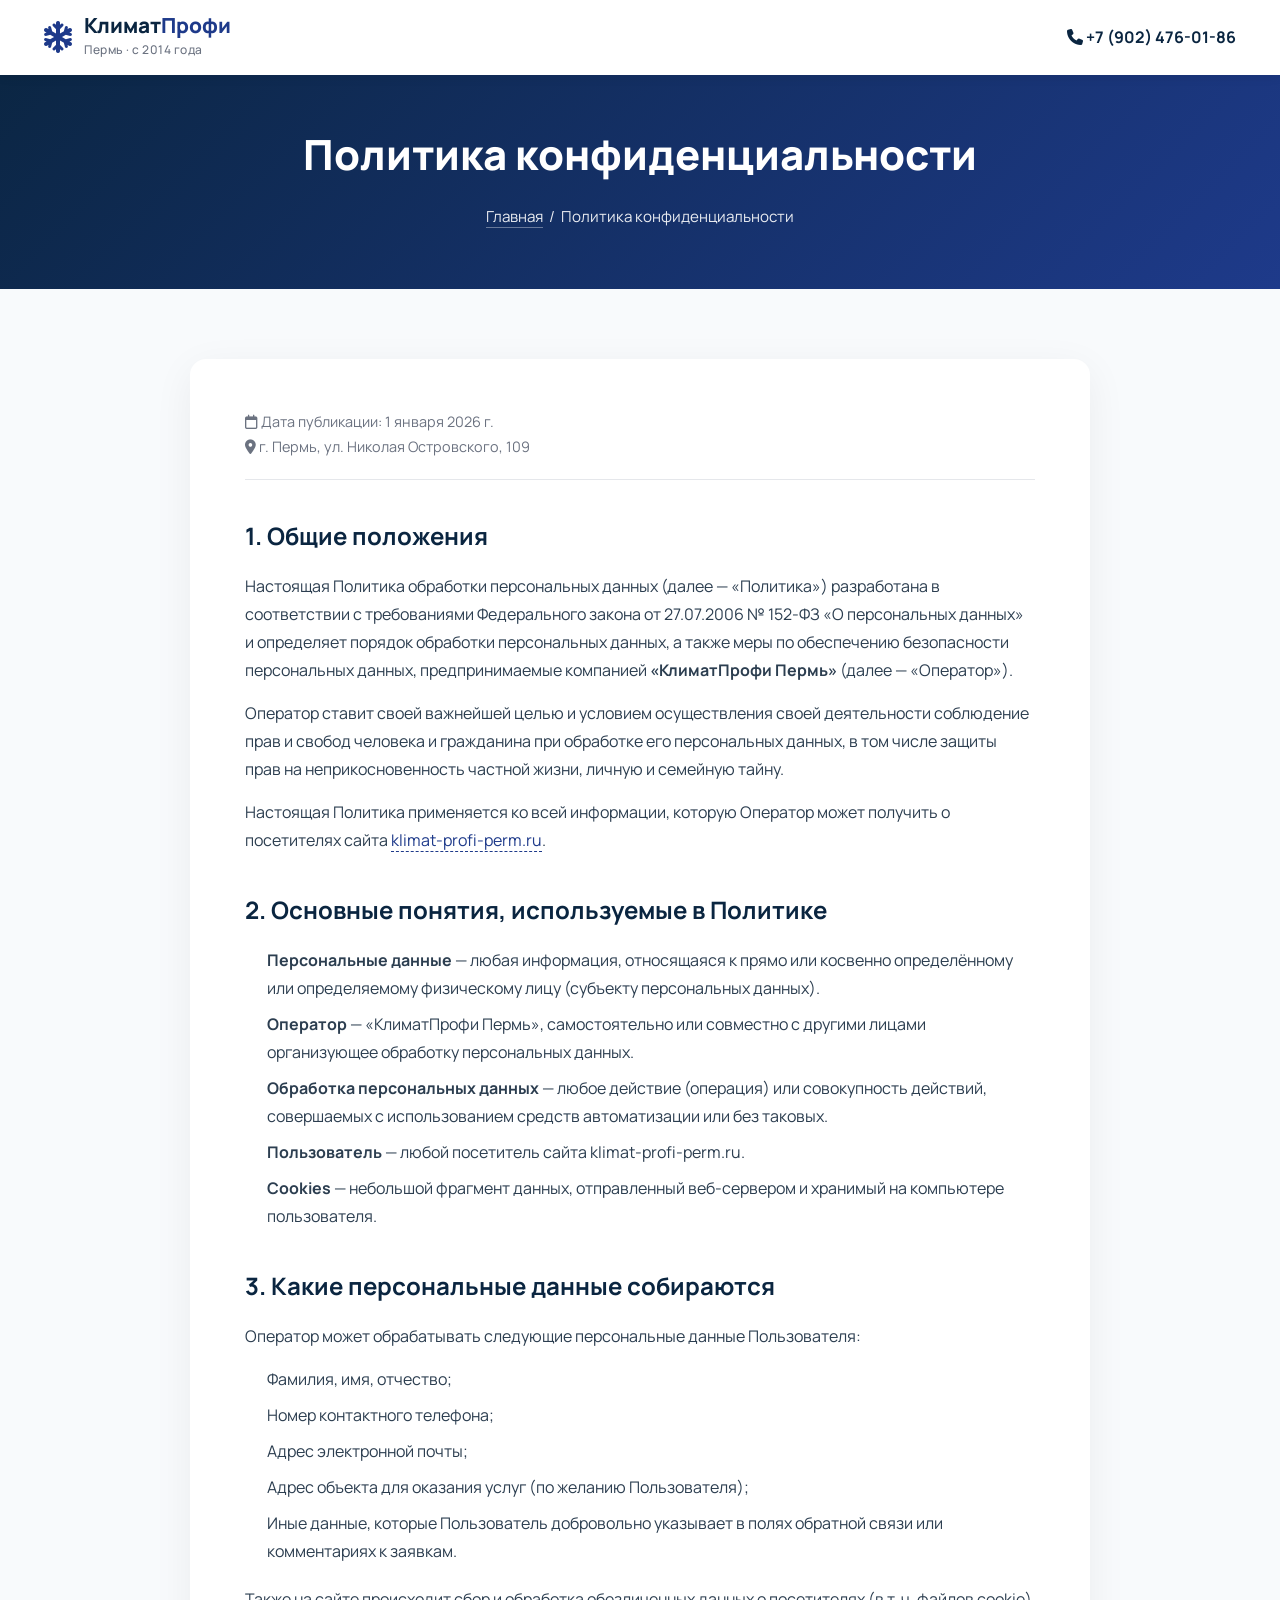
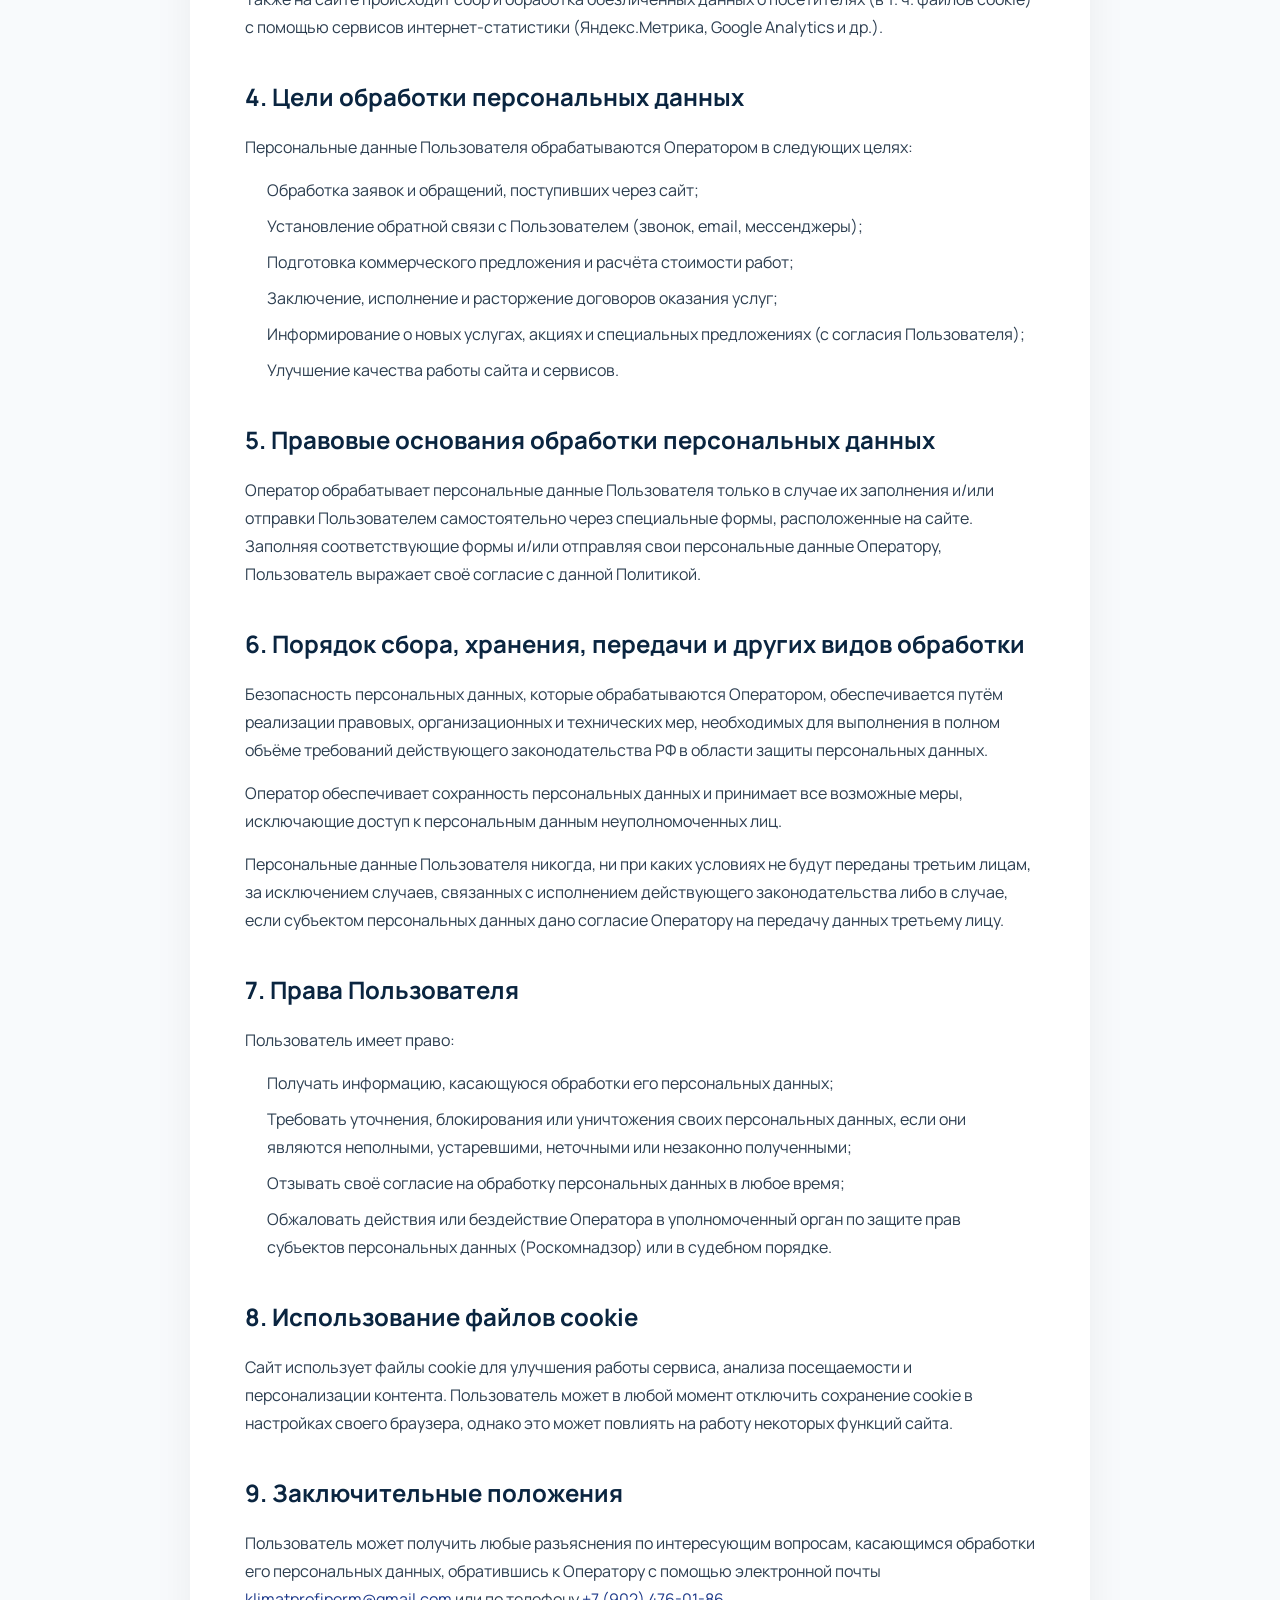
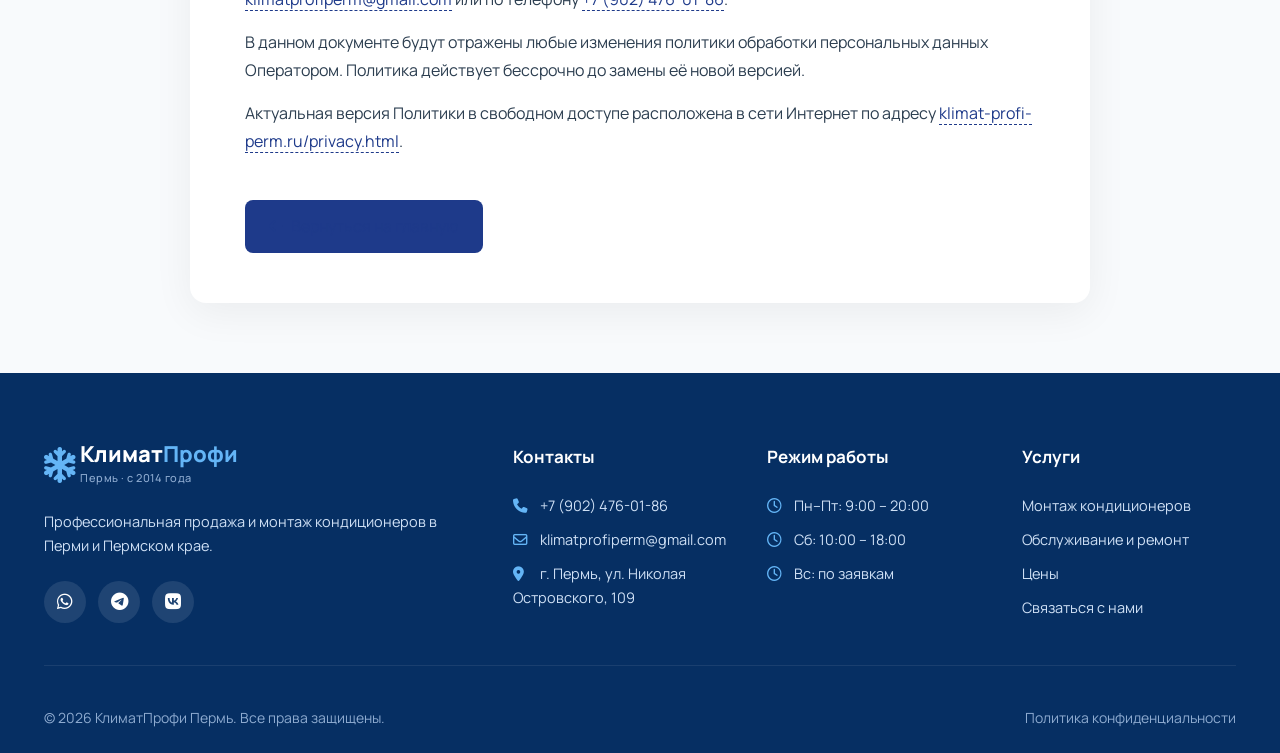
==== privacy.html @ 367e13fd "maim" ====
<!DOCTYPE html>
<html lang="ru">
<head>
<meta charset="UTF-8">
<meta name="viewport" content="width=device-width, initial-scale=1.0">
<title>Политика конфиденциальности — КлиматПрофи Пермь</title>
<meta name="description" content="Политика обработки персональных данных компании КлиматПрофи Пермь. Условия сбора, хранения и использования информации пользователей сайта.">
<meta name="robots" content="noindex, follow">

<!-- Preconnect -->
<link rel="preconnect" href="https://fonts.googleapis.com">
<link rel="preconnect" href="https://fonts.gstatic.com" crossorigin>

<!-- Шрифт -->
<link href="https://fonts.googleapis.com/css2?family=Manrope:wght@400;500;600;700;800&display=swap" rel="stylesheet">

<!-- Иконки -->
<link rel="stylesheet" href="https://cdnjs.cloudflare.com/ajax/libs/font-awesome/6.5.1/css/all.min.css">

<!-- Стили основного сайта -->
<link rel="stylesheet" href="css/style.css">
<link rel="stylesheet" href="css/responsive.css">

<style>
  /* Локальные стили только для страницы политики */
  .privacy-hero {
    background: linear-gradient(135deg, #0a2540 0%, #1e3a8a 100%);
    color: #fff;
    padding: 120px 0 60px;
    text-align: center;
  }
  .privacy-hero h1 {
    font-size: 2.6rem;
    margin: 0 0 15px;
    font-weight: 800;
  }
  .privacy-hero .breadcrumbs {
    font-size: 0.95rem;
    opacity: 0.9;
  }
  .privacy-hero .breadcrumbs a {
    color: #fff;
    text-decoration: none;
    border-bottom: 1px solid rgba(255,255,255,0.4);
  }
  .privacy-hero .breadcrumbs a:hover {
    border-color: #fff;
  }

  .privacy-section {
    padding: 70px 0;
    background: #f8fafc;
  }
  .privacy-content {
    max-width: 900px;
    margin: 0 auto;
    background: #fff;
    padding: 50px 55px;
    border-radius: 16px;
    box-shadow: 0 10px 40px rgba(0,0,0,0.06);
    font-family: 'Manrope', sans-serif;
    color: #2c3e50;
    line-height: 1.75;
  }
  .privacy-content .meta {
    color: #6b7280;
    font-size: 0.9rem;
    margin-bottom: 30px;
    padding-bottom: 20px;
    border-bottom: 1px solid #e5e7eb;
  }
  .privacy-content h2 {
    color: #0a2540;
    font-size: 1.5rem;
    margin: 35px 0 15px;
    font-weight: 700;
  }
  .privacy-content h3 {
    color: #1e3a8a;
    font-size: 1.15rem;
    margin: 25px 0 10px;
    font-weight: 600;
  }
  .privacy-content p {
    margin: 0 0 15px;
  }
  .privacy-content ul {
    margin: 0 0 20px;
    padding-left: 22px;
  }
  .privacy-content ul li {
    margin-bottom: 8px;
  }
  .privacy-content a {
    color: #1e3a8a;
    text-decoration: none;
    border-bottom: 1px dashed #1e3a8a;
  }
  .privacy-content a:hover {
    border-bottom-style: solid;
  }
  .privacy-back {
    display: inline-flex;
    align-items: center;
    gap: 8px;
    margin-top: 30px;
    padding: 12px 24px;
    background: #1e3a8a;
    color: #fff;
    border-radius: 8px;
    text-decoration: none;
    transition: background 0.2s;
  }
  .privacy-back:hover {
    background: #0a2540;
    color: #fff;
  }

  @media (max-width: 768px) {
    .privacy-hero { padding: 90px 0 40px; }
    .privacy-hero h1 { font-size: 1.8rem; }
    .privacy-content { padding: 30px 22px; }
    .privacy-content h2 { font-size: 1.25rem; }
  }
</style>
</head>
<body>

<!-- Header (упрощённый, ведёт на главную) -->
<header id="header" style="position: fixed; top: 0; left: 0; right: 0; background: #fff; box-shadow: 0 2px 10px rgba(0,0,0,0.08); z-index: 100;">
  <div class="container">
    <div class="header-inner" style="display: flex; justify-content: space-between; align-items: center; padding: 15px 0;">
      <a href="index.html" class="logo" style="display: flex; align-items: center; gap: 12px; text-decoration: none;">
        <i class="fa-solid fa-snowflake logo-icon" style="font-size: 2rem; color: #1e3a8a;"></i>
        <div>
          <div class="logo-text" style="font-weight: 800; font-size: 1.3rem; color: #0a2540;">Климат<span style="color:#1e3a8a;">Профи</span></div>
          <div class="logo-sub" style="font-size: 0.75rem; color: #6b7280;">Пермь · с 2014 года</div>
        </div>
      </a>
      <a href="tel:+79024760186" style="color:#0a2540; font-weight:700; text-decoration:none;">
        <i class="fa-solid fa-phone"></i> +7 (902) 476-01-86
      </a>
    </div>
  </div>
</header>

<!-- Hero -->
<section class="privacy-hero">
  <div class="container">
    <h1>Политика конфиденциальности</h1>
    <div class="breadcrumbs">
      <a href="index.html">Главная</a> &nbsp;/&nbsp; Политика конфиденциальности
    </div>
  </div>
</section>

<!-- Содержание -->
<section class="privacy-section">
  <div class="container">
    <div class="privacy-content">
      <div class="meta">
        <i class="fa-regular fa-calendar"></i> Дата публикации: 1 января 2026 г.<br>
        <i class="fa-solid fa-location-dot"></i> г. Пермь, ул. Николая Островского, 109
      </div>

      <h2>1. Общие положения</h2>
      <p>Настоящая Политика обработки персональных данных (далее — «Политика») разработана в соответствии с требованиями Федерального закона от 27.07.2006 № 152-ФЗ «О персональных данных» и определяет порядок обработки персональных данных, а также меры по обеспечению безопасности персональных данных, предпринимаемые компанией <strong>«КлиматПрофи Пермь»</strong> (далее — «Оператор»).</p>
      <p>Оператор ставит своей важнейшей целью и условием осуществления своей деятельности соблюдение прав и свобод человека и гражданина при обработке его персональных данных, в том числе защиты прав на неприкосновенность частной жизни, личную и семейную тайну.</p>
      <p>Настоящая Политика применяется ко всей информации, которую Оператор может получить о посетителях сайта <a href="index.html">klimat-profi-perm.ru</a>.</p>

      <h2>2. Основные понятия, используемые в Политике</h2>
      <ul>
        <li><strong>Персональные данные</strong> — любая информация, относящаяся к прямо или косвенно определённому или определяемому физическому лицу (субъекту персональных данных).</li>
        <li><strong>Оператор</strong> — «КлиматПрофи Пермь», самостоятельно или совместно с другими лицами организующее обработку персональных данных.</li>
        <li><strong>Обработка персональных данных</strong> — любое действие (операция) или совокупность действий, совершаемых с использованием средств автоматизации или без таковых.</li>
        <li><strong>Пользователь</strong> — любой посетитель сайта klimat-profi-perm.ru.</li>
        <li><strong>Cookies</strong> — небольшой фрагмент данных, отправленный веб-сервером и хранимый на компьютере пользователя.</li>
      </ul>

      <h2>3. Какие персональные данные собираются</h2>
      <p>Оператор может обрабатывать следующие персональные данные Пользователя:</p>
      <ul>
        <li>Фамилия, имя, отчество;</li>
        <li>Номер контактного телефона;</li>
        <li>Адрес электронной почты;</li>
        <li>Адрес объекта для оказания услуг (по желанию Пользователя);</li>
        <li>Иные данные, которые Пользователь добровольно указывает в полях обратной связи или комментариях к заявкам.</li>
      </ul>
      <p>Также на сайте происходит сбор и обработка обезличенных данных о посетителях (в т. ч. файлов cookie) с помощью сервисов интернет-статистики (Яндекс.Метрика, Google Analytics и др.).</p>

      <h2>4. Цели обработки персональных данных</h2>
      <p>Персональные данные Пользователя обрабатываются Оператором в следующих целях:</p>
      <ul>
        <li>Обработка заявок и обращений, поступивших через сайт;</li>
        <li>Установление обратной связи с Пользователем (звонок, email, мессенджеры);</li>
        <li>Подготовка коммерческого предложения и расчёта стоимости работ;</li>
        <li>Заключение, исполнение и расторжение договоров оказания услуг;</li>
        <li>Информирование о новых услугах, акциях и специальных предложениях (с согласия Пользователя);</li>
        <li>Улучшение качества работы сайта и сервисов.</li>
      </ul>

      <h2>5. Правовые основания обработки персональных данных</h2>
      <p>Оператор обрабатывает персональные данные Пользователя только в случае их заполнения и/или отправки Пользователем самостоятельно через специальные формы, расположенные на сайте. Заполняя соответствующие формы и/или отправляя свои персональные данные Оператору, Пользователь выражает своё согласие с данной Политикой.</p>

      <h2>6. Порядок сбора, хранения, передачи и других видов обработки</h2>
      <p>Безопасность персональных данных, которые обрабатываются Оператором, обеспечивается путём реализации правовых, организационных и технических мер, необходимых для выполнения в полном объёме требований действующего законодательства РФ в области защиты персональных данных.</p>
      <p>Оператор обеспечивает сохранность персональных данных и принимает все возможные меры, исключающие доступ к персональным данным неуполномоченных лиц.</p>
      <p>Персональные данные Пользователя никогда, ни при каких условиях не будут переданы третьим лицам, за исключением случаев, связанных с исполнением действующего законодательства либо в случае, если субъектом персональных данных дано согласие Оператору на передачу данных третьему лицу.</p>

      <h2>7. Права Пользователя</h2>
      <p>Пользователь имеет право:</p>
      <ul>
        <li>Получать информацию, касающуюся обработки его персональных данных;</li>
        <li>Требовать уточнения, блокирования или уничтожения своих персональных данных, если они являются неполными, устаревшими, неточными или незаконно полученными;</li>
        <li>Отзывать своё согласие на обработку персональных данных в любое время;</li>
        <li>Обжаловать действия или бездействие Оператора в уполномоченный орган по защите прав субъектов персональных данных (Роскомнадзор) или в судебном порядке.</li>
      </ul>

      <h2>8. Использование файлов cookie</h2>
      <p>Сайт использует файлы cookie для улучшения работы сервиса, анализа посещаемости и персонализации контента. Пользователь может в любой момент отключить сохранение cookie в настройках своего браузера, однако это может повлиять на работу некоторых функций сайта.</p>

      <h2>9. Заключительные положения</h2>
      <p>Пользователь может получить любые разъяснения по интересующим вопросам, касающимся обработки его персональных данных, обратившись к Оператору с помощью электронной почты <a href="mailto:klimatprofiperm@gmail.com">klimatprofiperm@gmail.com</a> или по телефону <a href="tel:+79024760186">+7 (902) 476-01-86</a>.</p>
      <p>В данном документе будут отражены любые изменения политики обработки персональных данных Оператором. Политика действует бессрочно до замены её новой версией.</p>
      <p>Актуальная версия Политики в свободном доступе расположена в сети Интернет по адресу <a href="privacy.html">klimat-profi-perm.ru/privacy.html</a>.</p>

      <a href="index.html" class="privacy-back">
        <i class="fa-solid fa-arrow-left"></i> Вернуться на главную
      </a>
    </div>
  </div>
</section>

<!-- Footer -->
<footer id="contacts">
  <div class="container">
    <div class="footer-grid">
      <div class="footer-col">
        <div class="logo footer-logo">
          <i class="fa-solid fa-snowflake logo-icon"></i>
          <div>
            <div class="logo-text">Климат<span>Профи</span></div>
            <div class="logo-sub">Пермь · с 2014 года</div>
          </div>
        </div>
        <p>Профессиональная продажа и монтаж кондиционеров в Перми и Пермском крае.</p>
        <div class="socials">
          <a href="https://wa.me/79024760186" aria-label="WhatsApp"><i class="fa-brands fa-whatsapp"></i></a>
          <a href="https://t.me/tepaaaaaaaa" aria-label="Telegram"><i class="fa-brands fa-telegram"></i></a>
          <a href="#" aria-label="VK"><i class="fa-brands fa-vk"></i></a>
        </div>
      </div>
      <div class="footer-col">
        <h4>Контакты</h4>
        <a href="tel:+79024760186"><i class="fa-solid fa-phone"></i> +7 (902) 476-01-86</a>
        <a href="mailto:klimatprofiperm@gmail.com"><i class="fa-regular fa-envelope"></i> klimatprofiperm@gmail.com</a>
        <p><i class="fa-solid fa-location-dot"></i> г. Пермь, ул. Николая Островского, 109</p>
      </div>
      <div class="footer-col">
        <h4>Режим работы</h4>
        <p><i class="fa-regular fa-clock"></i> Пн–Пт: 9:00 – 20:00</p>
        <p><i class="fa-regular fa-clock"></i> Сб: 10:00 – 18:00</p>
        <p><i class="fa-regular fa-clock"></i> Вс: по заявкам</p>
      </div>
      <div class="footer-col">
        <h4>Услуги</h4>
        <a href="index.html#services">Монтаж кондиционеров</a>
        <a href="index.html#services">Обслуживание и ремонт</a>
        <a href="index.html#prices">Цены</a>
        <a href="index.html#form">Связаться с нами</a>
      </div>
    </div>
    <div class="footer-bottom">
      <span>© 2026 КлиматПрофи Пермь. Все права защищены.</span>
      <a href="privacy.html">Политика конфиденциальности</a>
    </div>
  </div>
</footer>

</body>
</html>
---- css/style.css ----
/* ============== VARIABLES ============== */
:root {
  --primary: #0a4d9c;           /* основной синий */
  --primary-dark: #062f63;      /* тёмно-синий */
  --primary-darker: #041e44;    /* почти navy */
  --primary-light: #2e7dd7;     /* светло-синий */
  --accent: #1e88e5;            /* акцентный голубой-синий */
  --accent-dark: #1565c0;
  --accent-light: #64b5f6;      /* светло-голубой */
  --text: #0f1f3a;
  --text-light: #5a6a85;
  --bg: #ffffff;
  --bg-soft: #f2f7fd;           /* очень светлый голубой */
  --bg-dark: #062f63;           /* тёмно-синий фон футера */
  --border: #d9e4f3;
  --success: #22c55e;
  --shadow-sm: 0 2px 8px rgba(10, 77, 156, 0.08);
  --shadow: 0 6px 24px rgba(10, 77, 156, 0.12);
  --shadow-lg: 0 20px 50px rgba(10, 77, 156, 0.2);
  --radius: 14px;
  --radius-sm: 8px;
  --radius-lg: 22px;
  --gradient: linear-gradient(135deg, #062f63 0%, #0a4d9c 50%, #2e7dd7 100%);
  --gradient-accent: linear-gradient(135deg, #1565c0 0%, #1e88e5 50%, #64b5f6 100%);
  --transition: 0.3s cubic-bezier(.4,0,.2,1);
}

/* ============== RESET ============== */
* { margin: 0; padding: 0; box-sizing: border-box; }
html { scroll-behavior: smooth; }
body {
  font-family: 'Manrope', system-ui, -apple-system, sans-serif;
  color: var(--text);
  line-height: 1.65;
  background: var(--bg);
  overflow-x: hidden;
}
a { color: var(--primary); text-decoration: none; transition: var(--transition); }
img { max-width: 100%; height: auto; display: block; }
button { font-family: inherit; cursor: pointer; }
ul { list-style: none; }

.container { max-width: 1240px; margin: 0 auto; padding: 0 24px; }
.accent { color: var(--accent-light); }

/* ============== BUTTONS ============== */
.btn {
  display: inline-flex; align-items: center; justify-content: center; gap: 10px;
  padding: 14px 28px; border-radius: 50px; border: 2px solid transparent;
  font-size: 15px; font-weight: 700; cursor: pointer;
  transition: var(--transition); text-decoration: none; white-space: nowrap;
}
.btn-primary {
  background: var(--gradient-accent); color: #fff;
  box-shadow: 0 8px 20px rgba(30, 136, 229, 0.35);
}
.btn-primary:hover {
  transform: translateY(-2px);
  box-shadow: 0 12px 28px rgba(30, 136, 229, 0.5);
}
.btn-outline {
  background: transparent; color: #fff; border-color: rgba(255,255,255,0.6);
}
.btn-outline:hover { background: #fff; color: var(--primary); border-color: #fff; }
.btn-white { background: #fff; color: var(--primary); }
.btn-white:hover { background: #e6f0fb; transform: translateY(-2px); }
.btn-secondary { background: var(--primary); color: #fff; }
.btn-secondary:hover { background: var(--primary-dark); }
.btn-lg { padding: 17px 36px; font-size: 16px; }
.btn-sm { padding: 8px 18px; font-size: 13px; }
.btn-block { width: 100%; }

/* ============== TOP BAR ============== */
.top-bar {
  background: var(--primary-darker); color: #cfe0f5;
  font-size: 13px; padding: 10px 0;
}
.top-bar-inner {
  display: flex; justify-content: space-between; align-items: center; gap: 20px; flex-wrap: wrap;
}
.top-bar-left, .top-bar-right { display: flex; gap: 22px; flex-wrap: wrap; }
.top-bar a { color: #cfe0f5; }
.top-bar a:hover { color: var(--accent-light); }
.top-bar i { color: var(--accent-light); margin-right: 6px; }

/* ============== HEADER ============== */
header {
  background: #fff; box-shadow: var(--shadow-sm);
  position: sticky; top: 0; z-index: 100;
  transition: var(--transition);
}
header.scrolled { box-shadow: var(--shadow); }
.header-inner {
  display: flex; justify-content: space-between; align-items: center;
  padding: 16px 0; gap: 20px;
}
.logo {
  display: flex; align-items: center; gap: 12px;
  font-weight: 800; color: var(--primary);
}
.logo-icon {
  font-size: 36px; color: var(--accent);
  animation: spin 8s linear infinite;
}
@keyframes spin { from {transform: rotate(0)} to {transform: rotate(360deg)} }
.logo-text { font-size: 22px; line-height: 1; color: var(--primary-dark); }
.logo-text span { color: var(--accent); }
.logo-sub { font-size: 11px; color: var(--text-light); font-weight: 500; margin-top: 4px; letter-spacing: 0.5px; }

.main-nav { display: flex; gap: 28px; }
.main-nav a {
  color: var(--text); font-weight: 600; font-size: 15px;
  position: relative; padding: 6px 0;
}
.main-nav a::after {
  content: ''; position: absolute; bottom: 0; left: 0;
  width: 0; height: 2px; background: var(--accent); transition: var(--transition);
}
.main-nav a:hover { color: var(--accent); }
.main-nav a:hover::after { width: 100%; }

.contact-block { display: flex; align-items: center; gap: 20px; }
.phone-wrap { display: flex; flex-direction: column; align-items: flex-end; }
.phone {
  font-size: 20px; font-weight: 800; color: var(--primary);
  white-space: nowrap;
}
.phone:hover { color: var(--accent); }
.phone-sub { font-size: 12px; color: var(--text-light); }

.burger {
  display: none; flex-direction: column; gap: 5px;
  background: none; border: none; padding: 8px;
}
.burger span {
  width: 26px; height: 3px; background: var(--primary);
  border-radius: 2px; transition: var(--transition);
}
.burger.active span:nth-child(1) { transform: rotate(45deg) translate(6px, 6px); }
.burger.active span:nth-child(2) { opacity: 0; }
.burger.active span:nth-child(3) { transform: rotate(-45deg) translate(6px, -6px); }

/* ============== HERO ============== */
.hero {
  position: relative; padding: 80px 0 0;
  background: var(--gradient); color: #fff; overflow: hidden;
}
.hero-bg {
  position: absolute; inset: 0;
  background: url('https://images.unsplash.com/photo-1631545806609-d77688a01fc9?w=1920&q=80') center/cover no-repeat;
  opacity: 0.18; z-index: 0;
}
.hero-overlay {
  position: absolute; inset: 0;
  background: linear-gradient(135deg, rgba(6,47,99,0.92) 0%, rgba(10,77,156,0.88) 50%, rgba(46,125,215,0.82) 100%);
  z-index: 1;
}
.hero-content {
  position: relative; z-index: 2;
  display: grid; grid-template-columns: 1.3fr 1fr; gap: 60px;
  align-items: center; padding-bottom: 80px;
}
.hero-badge {
  display: inline-flex; align-items: center; gap: 8px;
  background: rgba(255,255,255,0.15); color: #cfe6ff;
  padding: 8px 16px; border-radius: 50px;
  font-size: 14px; font-weight: 600;
  border: 1px solid rgba(207,230,255,0.4);
  margin-bottom: 24px;
  backdrop-filter: blur(8px);
}
.hero h1 {
  font-size: 52px; font-weight: 800; line-height: 1.15;
  margin-bottom: 24px; letter-spacing: -1px;
}
.hero h1 .accent { color: #a8d4ff; }
.hero p { font-size: 18px; opacity: 0.95; margin-bottom: 36px; max-width: 540px; }
.hero-actions { display: flex; gap: 16px; flex-wrap: wrap; margin-bottom: 40px; }

.hero-trust { display: flex; gap: 28px; flex-wrap: wrap; }
.trust-item {
  display: flex; align-items: center; gap: 10px;
  font-size: 14px; opacity: 0.95;
}
.trust-item i { color: #a8d4ff; font-size: 18px; }

.hero-card {
  background: rgba(255,255,255,0.98); color: var(--text);
  padding: 36px; border-radius: var(--radius-lg);
  box-shadow: var(--shadow-lg);
}
.hero-card h3 { font-size: 24px; color: var(--primary); margin-bottom: 6px; }
.hero-card-sub { font-size: 14px; color: var(--text-light); margin-bottom: 22px; }
.hero-form { display: flex; flex-direction: column; gap: 12px; }
.hero-form input, .hero-form select {
  width: 100%; padding: 14px 16px; border: 2px solid var(--border);
  border-radius: var(--radius-sm); font-size: 15px; font-family: inherit;
  transition: var(--transition);
}
.hero-form input:focus, .hero-form select:focus {
  outline: none; border-color: var(--accent);
}
.form-note {
  font-size: 12px; color: var(--text-light); text-align: center; margin-top: 10px;
}
.form-note i { color: var(--success); }

.hero-features {
  position: relative; z-index: 2;
  background: rgba(4, 30, 68, 0.4); backdrop-filter: blur(10px);
  border-top: 1px solid rgba(255,255,255,0.1);
  padding: 28px 0;
}
.hero-features-inner {
  display: grid; grid-template-columns: repeat(4, 1fr); gap: 30px;
}
.hero-feature { text-align: center; color: #fff; }
.hf-num {
  font-size: 32px; font-weight: 800; color: #a8d4ff;
  line-height: 1; margin-bottom: 8px;
}
.hf-label { font-size: 14px; opacity: 0.9; }

/* ============== BRANDS ============== */
.brands { padding: 50px 0; background: var(--bg-soft); }
.brands-title {
  text-align: center; color: var(--text-light);
  font-size: 14px; letter-spacing: 2px; text-transform: uppercase;
  margin-bottom: 28px; font-weight: 600;
}
.brands-grid {
  display: grid; grid-template-columns: repeat(8, 1fr);
  gap: 20px; align-items: center;
}
.brand {
  text-align: center; font-size: 20px; font-weight: 700;
  color: #94a8c4; padding: 12px; transition: var(--transition);
  font-family: 'Manrope', sans-serif; letter-spacing: -0.5px;
}
.brand:hover { color: var(--primary); transform: scale(1.08); }

/* ============== SECTIONS ============== */
section { padding: 100px 0; }
.section-header { text-align: center; margin-bottom: 60px; }
.section-tag {
  display: inline-block; background: rgba(30,136,229,0.12);
  color: var(--accent); padding: 6px 16px; border-radius: 50px;
  font-size: 13px; font-weight: 700; text-transform: uppercase;
  letter-spacing: 1px; margin-bottom: 16px;
}
.section-header h2 {
  font-size: 42px; font-weight: 800; color: var(--primary-dark);
  margin-bottom: 16px; line-height: 1.2; letter-spacing: -0.5px;
}
.section-header h2 .accent { color: var(--accent); }
.section-subtitle {
  color: var(--text-light); font-size: 17px;
  max-width: 640px; margin: 0 auto;
}
.section-subtitle a { color: var(--accent); font-weight: 600; }

/* ============== ADVANTAGES ============== */
.advantages { background: var(--bg-soft); }
.adv-grid {
  display: grid; grid-template-columns: repeat(4, 1fr); gap: 24px;
}
.adv-card {
  background: #fff; padding: 36px 28px; border-radius: var(--radius);
  text-align: center; transition: var(--transition);
  border: 1px solid var(--border);
  position: relative; overflow: hidden;
}
.adv-card::before {
  content: ''; position: absolute; top: 0; left: 0; right: 0; height: 3px;
  background: var(--gradient-accent); transform: scaleX(0); transition: var(--transition);
}
.adv-card:hover {
  transform: translateY(-8px); box-shadow: var(--shadow-lg); border-color: transparent;
}
.adv-card:hover::before { transform: scaleX(1); }
.adv-icon {
  width: 70px; height: 70px; margin: 0 auto 20px;
  background: var(--gradient-accent); color: #fff;
  border-radius: 18px; display: flex; align-items: center; justify-content: center;
  font-size: 30px; box-shadow: 0 10px 24px rgba(30,136,229,0.35);
}
.adv-card h3 { color: var(--primary); font-size: 18px; margin-bottom: 10px; font-weight: 700; }
.adv-card p { color: var(--text-light); font-size: 15px; }

/* ============== SERVICES ============== */
.services-grid {
  display: grid; grid-template-columns: repeat(3, 1fr); gap: 28px;
}
.service-card {
  background: #fff; border-radius: var(--radius); overflow: hidden;
  border: 1px solid var(--border); transition: var(--transition);
  display: flex; flex-direction: column;
}
.service-card:hover {
  transform: translateY(-8px); box-shadow: var(--shadow-lg);
  border-color: transparent;
}
.service-img {
  position: relative; height: 220px; overflow: hidden;
  background: var(--bg-soft);
}
.service-img img {
  width: 100%; height: 100%; object-fit: cover;
  transition: 0.5s ease;
}
.service-card:hover .service-img img { transform: scale(1.08); }
.service-tag {
  position: absolute; top: 14px; left: 14px;
  background: var(--gradient-accent); color: #fff;
  padding: 6px 14px; border-radius: 50px; font-size: 12px; font-weight: 700;
  box-shadow: 0 6px 14px rgba(30,136,229,0.45);
}
.service-body { padding: 28px; display: flex; flex-direction: column; flex: 1; }
.service-body h3 { color: var(--primary); font-size: 20px; margin-bottom: 10px; }
.service-body > p { color: var(--text-light); font-size: 15px; margin-bottom: 16px; }
.service-body ul { margin-bottom: 20px; }
.service-body ul li {
  padding: 6px 0 6px 28px; position: relative; font-size: 14px; color: var(--text);
}
.service-body ul li::before {
  content: "✓"; position: absolute; left: 0; top: 6px;
  color: var(--accent); font-weight: 800;
  width: 20px; height: 20px; border-radius: 50%;
  background: rgba(30,136,229,0.12);
  display: flex; align-items: center; justify-content: center;
  font-size: 12px;
}
.service-footer {
  display: flex; justify-content: space-between; align-items: center;
  padding-top: 20px; border-top: 1px solid var(--border); margin-top: auto;
}
.service-footer .price {
  font-size: 22px; font-weight: 800; color: var(--primary);
}

/* ============== STEPS ============== */
.steps { background: var(--bg-soft); }
.steps-grid {
  display: grid; grid-template-columns: repeat(5, 1fr); gap: 24px;
  position: relative;
}
.steps-grid::before {
  content: ''; position: absolute; top: 30px; left: 10%; right: 10%;
  height: 2px; background: repeating-linear-gradient(to right, var(--accent) 0 8px, transparent 8px 16px);
  z-index: 0;
}
.step {
  text-align: center; padding: 20px;
  background: #fff; border-radius: var(--radius);
  position: relative; z-index: 1;
  box-shadow: var(--shadow-sm); transition: var(--transition);
}
.step:hover { transform: translateY(-5px); box-shadow: var(--shadow); }
.step-num {
  width: 60px; height: 60px; background: var(--gradient-accent); color: #fff;
  border-radius: 50%; display: flex; align-items: center; justify-content: center;
  font-size: 26px; font-weight: 800; margin: 0 auto 16px;
  box-shadow: 0 8px 20px rgba(30,136,229,0.4);
}
.step-icon { font-size: 28px; color: var(--primary); margin-bottom: 12px; }
.step h4 { color: var(--primary); font-size: 18px; margin-bottom: 6px; }
.step p { font-size: 14px; color: var(--text-light); }

/* ============== PRICES ============== */
.price-table-wrap {
  background: #fff; border-radius: var(--radius); overflow: hidden;
  box-shadow: var(--shadow); overflow-x: auto;
}
.price-table { width: 100%; border-collapse: collapse; min-width: 700px; }
.price-table th {
  background: var(--gradient); color: #fff;
  padding: 18px 22px; text-align: left; font-weight: 700; font-size: 15px;
}
.price-table td {
  padding: 18px 22px; border-bottom: 1px solid var(--border); font-size: 15px;
}
.price-table tr:last-child td { border-bottom: none; }
.price-table tr:hover { background: var(--bg-soft); }
.price-ico { color: var(--accent); margin-right: 10px; }
.price-cell {
  color: var(--primary); font-weight: 800; font-size: 18px; white-space: nowrap;
}
.price-note {
  text-align: center; margin-top: 24px; color: var(--text-light);
  font-size: 15px;
}
.price-note i { color: var(--accent); }

/* ============== INCLUDES ============== */
.includes { background: var(--bg-soft); }
.includes-grid {
  display: grid; grid-template-columns: 1fr 1fr; gap: 30px;
}
.includes-box {
  background: #fff; padding: 40px; border-radius: var(--radius-lg);
  box-shadow: var(--shadow-sm); transition: var(--transition);
}
.includes-box:hover { box-shadow: var(--shadow); }
.includes-box.dark {
  background: var(--gradient); color: #fff;
}
.includes-box.dark h3 { color: #fff; }
.includes-box.dark li { color: rgba(255,255,255,0.92); }
.includes-head {
  display: flex; align-items: center; gap: 16px; margin-bottom: 22px;
}
.includes-head i {
  width: 54px; height: 54px; border-radius: 14px;
  background: var(--gradient-accent); color: #fff;
  display: flex; align-items: center; justify-content: center;
  font-size: 22px;
}
.includes-box h3 { color: var(--primary); font-size: 22px; }
.includes-box ul li {
  padding: 10px 0; display: flex; align-items: center; gap: 14px;
  font-size: 15px; border-bottom: 1px dashed rgba(0,0,0,0.08);
}
.includes-box.dark ul li { border-bottom-color: rgba(255,255,255,0.15); }
.includes-box ul li:last-child { border-bottom: none; }
.includes-box ul li i {
  width: 22px; height: 22px; border-radius: 50%;
  background: rgba(30,136,229,0.15); color: var(--accent);
  display: flex; align-items: center; justify-content: center; font-size: 11px;
  flex-shrink: 0;
}
.includes-box.dark ul li i {
  background: rgba(168,212,255,0.25); color: #a8d4ff;
}

/* ============== GALLERY ============== */
.gallery-grid {
  display: grid; grid-template-columns: repeat(3, 1fr); gap: 20px;
}
.gallery-item {
  position: relative; border-radius: var(--radius); overflow: hidden;
  aspect-ratio: 4/3; cursor: pointer;
  background: var(--bg-soft);
}
.gallery-item img {
  width: 100%; height: 100%; object-fit: cover;
  transition: 0.5s ease;
}
.gallery-item:hover img { transform: scale(1.1); }
.gallery-caption {
  position: absolute; bottom: 0; left: 0; right: 0;
  padding: 20px; color: #fff; font-weight: 600;
  background: linear-gradient(to top, rgba(6,47,99,0.9), transparent);
  transform: translateY(100%); transition: var(--transition);
}
.gallery-item:hover .gallery-caption { transform: translateY(0); }

/* ============== CTA ============== */
.cta-section {
  background: var(--gradient); color: #fff;
  padding: 70px 0; position: relative; overflow: hidden;
}
.cta-section::before {
  content: ''; position: absolute; top: -50%; right: -10%;
  width: 400px; height: 400px; border-radius: 50%;
  background: rgba(255,255,255,0.08);
}
.cta-section::after {
  content: ''; position: absolute; bottom: -50%; left: -5%;
  width: 300px; height: 300px; border-radius: 50%;
  background: rgba(255,255,255,0.06);
}
.cta-inner {
  display: flex; justify-content: space-between; align-items: center;
  gap: 30px; flex-wrap: wrap; position: relative; z-index: 1;
}
.cta-text h2 { color: #fff; font-size: 34px; line-height: 1.2; margin-bottom: 10px; }
.cta-text p { font-size: 18px; opacity: 0.95; }

/* ============== REVIEWS ============== */
.reviews-grid {
  display: grid; grid-template-columns: repeat(3, 1fr); gap: 28px;
}
.review-card {
  background: #fff; padding: 32px; border-radius: var(--radius);
  border: 1px solid var(--border); transition: var(--transition);
  position: relative;
}
.review-card::before {
  content: '"'; position: absolute; top: 10px; right: 20px;
  font-size: 100px; color: var(--accent); opacity: 0.15;
  font-family: Georgia, serif; line-height: 1;
}
.review-card:hover { transform: translateY(-5px); box-shadow: var(--shadow-lg); border-color: transparent; }
.review-stars { color: #f5b400; font-size: 20px; margin-bottom: 16px; letter-spacing: 2px; }
.review-text { color: var(--text); font-size: 15px; margin-bottom: 22px; line-height: 1.7; }
.review-author { display: flex; align-items: center; gap: 14px; }
.review-avatar {
  width: 50px; height: 50px; border-radius: 50%;
  background: var(--gradient); color: #fff;
  display: flex; align-items: center; justify-content: center;
  font-size: 20px; font-weight: 700;
}
.review-name { font-weight: 700; color: var(--text); }
.review-date { font-size: 13px; color: var(--text-light); }

/* ============== FAQ ============== */
.faq-wrap { max-width: 820px; margin: 0 auto; }
.faq-item {
  background: #fff; border: 1px solid var(--border);
  border-radius: var(--radius); margin-bottom: 14px; overflow: hidden;
  transition: var(--transition);
}
.faq-item:hover { border-color: var(--accent); }
.faq-question {
  padding: 22px 26px; cursor: pointer; font-weight: 700;
  color: var(--text); font-size: 16px;
  display: flex; justify-content: space-between; align-items: center; gap: 20px;
  transition: var(--transition);
}
.faq-question i {
  width: 30px; height: 30px; border-radius: 50%;
  background: rgba(30,136,229,0.12); color: var(--accent);
  display: flex; align-items: center; justify-content: center;
  font-size: 12px; transition: var(--transition); flex-shrink: 0;
}
.faq-answer {
  padding: 0 26px; max-height: 0; overflow: hidden;
  transition: 0.4s ease;
}
.faq-answer p { padding-bottom: 24px; color: var(--text-light); }
.faq-item.active { box-shadow: var(--shadow); border-color: var(--accent); }
.faq-item.active .faq-question { color: var(--accent); }
.faq-item.active .faq-question i { background: var(--accent); color: #fff; transform: rotate(45deg); }
.faq-item.active .faq-answer { max-height: 500px; }

/* ============== FORM SECTION ============== */
.form-section { background: var(--bg-soft); }
.form-grid {
  display: grid; grid-template-columns: 1fr 1fr; gap: 60px; align-items: center;
}
.form-info h2 {
  font-size: 38px; color: var(--primary-dark); margin-bottom: 16px; line-height: 1.2;
}
.form-info p { color: var(--text-light); font-size: 17px; margin-bottom: 32px; }
.form-contacts { display: flex; flex-direction: column; gap: 22px; }
.form-contact-item {
  display: flex; align-items: center; gap: 18px;
}
.form-contact-item i {
  width: 54px; height: 54px; border-radius: 14px;
  background: #fff; color: var(--accent); font-size: 22px;
  display: flex; align-items: center; justify-content: center;
  box-shadow: var(--shadow-sm); flex-shrink: 0;
}
.form-contact-item small { display: block; color: var(--text-light); font-size: 13px; margin-bottom: 2px; }
.form-contact-item a, .form-contact-item span {
  font-size: 16px; font-weight: 600; color: var(--text);
}
.form-contact-item a:hover { color: var(--accent); }

.form-wrapper {
  background: #fff; padding: 44px; border-radius: var(--radius-lg);
  box-shadow: var(--shadow-lg);
}
.form-group { margin-bottom: 18px; }
.form-group label {
  display: block; margin-bottom: 8px; font-weight: 600;
  color: var(--text); font-size: 14px;
}
.form-group input, .form-group textarea, .form-group select {
  width: 100%; padding: 14px 16px; border: 2px solid var(--border);
  border-radius: var(--radius-sm); font-size: 15px; font-family: inherit;
  transition: var(--transition); background: #fff;
}
.form-group input:focus, .form-group textarea:focus, .form-group select:focus {
  outline: none; border-color: var(--accent); box-shadow: 0 0 0 4px rgba(30,136,229,0.12);
}
.form-group textarea { resize: vertical; min-height: 90px; }

/* ============== FOOTER ============== */
footer {
  background: var(--bg-dark); color: #cfe0f5; padding: 70px 0 24px;
}
.footer-grid {
  display: grid; grid-template-columns: 2fr 1fr 1fr 1fr; gap: 40px;
  margin-bottom: 40px; padding-bottom: 40px;
  border-bottom: 1px solid rgba(255,255,255,0.08);
}
.footer-col h4 {
  color: #fff; margin-bottom: 18px; font-size: 17px; font-weight: 700;
}
.footer-col p, .footer-col a {
  color: #cfe0f5; display: block; padding: 5px 0;
  font-size: 14.5px;
}
.footer-col a:hover { color: var(--accent-light); transform: translateX(4px); }
.footer-col i { color: var(--accent-light); margin-right: 8px; width: 16px; }
.footer-logo { margin-bottom: 18px; }
.footer-logo .logo-text { color: #fff; }
.footer-logo .logo-text span { color: var(--accent-light); }
.footer-logo .logo-sub { color: #8eabd0; }
.socials { display: flex; gap: 12px; margin-top: 18px; }
.socials a {
  width: 42px; height: 42px; border-radius: 50%;
  background: rgba(255,255,255,0.1); color: #fff;
  display: flex; align-items: center; justify-content: center;
  font-size: 18px; padding: 0;
}
.socials a:hover { background: var(--accent); transform: translateY(-3px); }
.socials a i { margin: 0; color: inherit; }
.footer-bottom {
  display: flex; justify-content: space-between; flex-wrap: wrap; gap: 14px;
  font-size: 14px; color: #8eabd0;
}
.footer-bottom a { color: #8eabd0; }
.footer-bottom a:hover { color: var(--accent-light); }

/* ============== FLOATING BUTTONS ============== */
.float-actions {
  position: fixed; bottom: 24px; right: 24px; z-index: 99;
  display: flex; flex-direction: column; gap: 14px;
}
.float-btn {
  width: 60px; height: 60px; border-radius: 50%;
  display: flex; align-items: center; justify-content: center;
  color: #fff; font-size: 26px;
  box-shadow: 0 8px 24px rgba(0,0,0,0.25);
  transition: var(--transition);
}
.float-btn:hover { transform: scale(1.1) rotate(10deg); }
.float-btn.whatsapp {
  background: #25d366;
  animation: pulse 2s infinite;
}
.float-btn.phone-btn { background: var(--accent); }
@keyframes pulse {
  0%, 100% { box-shadow: 0 8px 24px rgba(37, 211, 102, 0.5); }
  50% { box-shadow: 0 8px 24px rgba(37, 211, 102, 0.8), 0 0 0 12px rgba(37, 211, 102, 0); }
}

.back-to-top {
  position: fixed; bottom: 24px; left: 24px; z-index: 99;
  width: 50px; height: 50px; border-radius: 50%;
  background: var(--primary); color: #fff; border: none;
  font-size: 18px; cursor: pointer;
  opacity: 0; visibility: hidden; transform: translateY(20px);
  transition: var(--transition);
  box-shadow: 0 8px 20px rgba(10,77,156,0.35);
}
.back-to-top.visible { opacity: 1; visibility: visible; transform: translateY(0); }
.back-to-top:hover { background: var(--primary-dark); transform: translateY(-4px); }

/* ============== MODAL ============== */
.modal-overlay {
  display: none; position: fixed; inset: 0;
  background: rgba(4, 30, 68, 0.85); backdrop-filter: blur(6px);
  z-index: 1000; justify-content: center; align-items: center; padding: 20px;
}
.modal-overlay.active { display: flex; animation: fadeIn 0.3s ease; }
@keyframes fadeIn { from { opacity: 0; } to { opacity: 1; } }
.modal {
  background: #fff; padding: 44px; border-radius: var(--radius-lg);
  max-width: 460px; width: 100%; position: relative;
  animation: slideUp 0.4s cubic-bezier(.4,0,.2,1);
}
@keyframes slideUp { from { transform: translateY(40px); opacity: 0; } to { transform: translateY(0); opacity: 1; } }
.modal-icon {
  width: 70px; height: 70px; margin: 0 auto 18px;
  background: var(--gradient-accent); color: #fff;
  border-radius: 50%; display: flex; align-items: center; justify-content: center;
  font-size: 28px; box-shadow: 0 12px 28px rgba(30,136,229,0.4);
}
.modal h3 { color: var(--text); text-align: center; margin-bottom: 6px; font-size: 24px; }
.modal-sub { text-align: center; color: var(--text-light); margin-bottom: 24px; }
.modal-close {
  position: absolute; top: 14px; right: 18px; font-size: 32px;
  cursor: pointer; color: #999; background: none; border: none;
  width: 36px; height: 36px; border-radius: 50%;
  display: flex; align-items: center; justify-content: center;
  transition: var(--transition);
}
.modal-close:hover { background: var(--bg-soft); color: var(--accent); }
---- css/responsive.css ----
/* ============== TABLET (1024px) ============== */
@media (max-width: 1024px) {
  .container { padding: 0 20px; }
  .main-nav { display: none; }
  .hero h1 { font-size: 40px; }
  .hero-content { grid-template-columns: 1fr; gap: 40px; }
  .hero-card { max-width: 460px; margin: 0 auto; width: 100%; }
  .section-header h2 { font-size: 34px; }
  .adv-grid { grid-template-columns: repeat(3, 1fr); }
  .services-grid { grid-template-columns: repeat(2, 1fr); }
  .steps-grid { grid-template-columns: repeat(3, 1fr); }
  .steps-grid::before { display: none; }
  .gallery-grid { grid-template-columns: repeat(2, 1fr); }
  .reviews-grid { grid-template-columns: 1fr; max-width: 600px; margin: 0 auto; }
  .brands-grid { grid-template-columns: repeat(4, 1fr); }
  .form-grid { grid-template-columns: 1fr; gap: 40px; }
  .footer-grid { grid-template-columns: repeat(2, 1fr); }
  .hero-features-inner { grid-template-columns: repeat(2, 1fr); gap: 20px; }
}

/* ============== MOBILE (768px) ============== */
@media (max-width: 768px) {
  section { padding: 70px 0; }
  .top-bar { display: none; }
  .burger { display: flex; }
  .contact-block { display: none; }
  .contact-block.mobile-open {
    display: flex; flex-direction: column; align-items: stretch;
    position: absolute; top: 100%; left: 0; right: 0;
    background: #fff; padding: 24px; box-shadow: var(--shadow);
    gap: 16px;
  }
  .header-inner { flex-wrap: nowrap; }

  .hero { padding-top: 40px; }
  .hero h1 { font-size: 32px; }
  .hero p { font-size: 16px; }
  .hero-actions { flex-direction: column; }
  .hero-actions .btn { width: 100%; }
  .hero-trust { gap: 16px; }
  .hero-card { padding: 28px; }

  .section-header { margin-bottom: 40px; }
  .section-header h2 { font-size: 28px; }
  .section-subtitle { font-size: 15px; }

  .adv-grid { grid-template-columns: repeat(2, 1fr); gap: 16px; }
  .adv-card { padding: 24px 18px; }
  .services-grid { grid-template-columns: 1fr; }
  .steps-grid { grid-template-columns: repeat(2, 1fr); }
  .gallery-grid { grid-template-columns: 1fr; }
  .includes-grid { grid-template-columns: 1fr; }
  .includes-box { padding: 28px; }
  .brands-grid { grid-template-columns: repeat(2, 1fr); }
  .footer-grid { grid-template-columns: 1fr; gap: 30px; }

  .cta-text h2 { font-size: 26px; }
  .cta-inner { flex-direction: column; text-align: center; }

  .form-wrapper { padding: 28px; }
  .form-info h2 { font-size: 28px; }

  .price-table { font-size: 13px; min-width: 600px; }
  .price-table th, .price-table td { padding: 12px 14px; }
  .price-cell { font-size: 15px; }

  .float-actions { bottom: 18px; right: 18px; }
  .float-btn { width: 54px; height: 54px; font-size: 22px; }
  .back-to-top { width: 44px; height: 44px; bottom: 18px; left: 18px; }

  .modal { padding: 32px 24px; }
}

/* ============== SMALL MOBILE (480px) ============== */
@media (max-width: 480px) {
  .container { padding: 0 16px; }
  .hero h1 { font-size: 26px; }
  .hero-features-inner { grid-template-columns: 1fr 1fr; }
  .hf-num { font-size: 24px; }
  .steps-grid { grid-template-columns: 1fr; }
  .adv-grid { grid-template-columns: 1fr; }
  .section-header h2 { font-size: 24px; }
  .logo-text { font-size: 18px; }
  .logo-icon { font-size: 28px; }
  .logo-sub { display: none; }
}
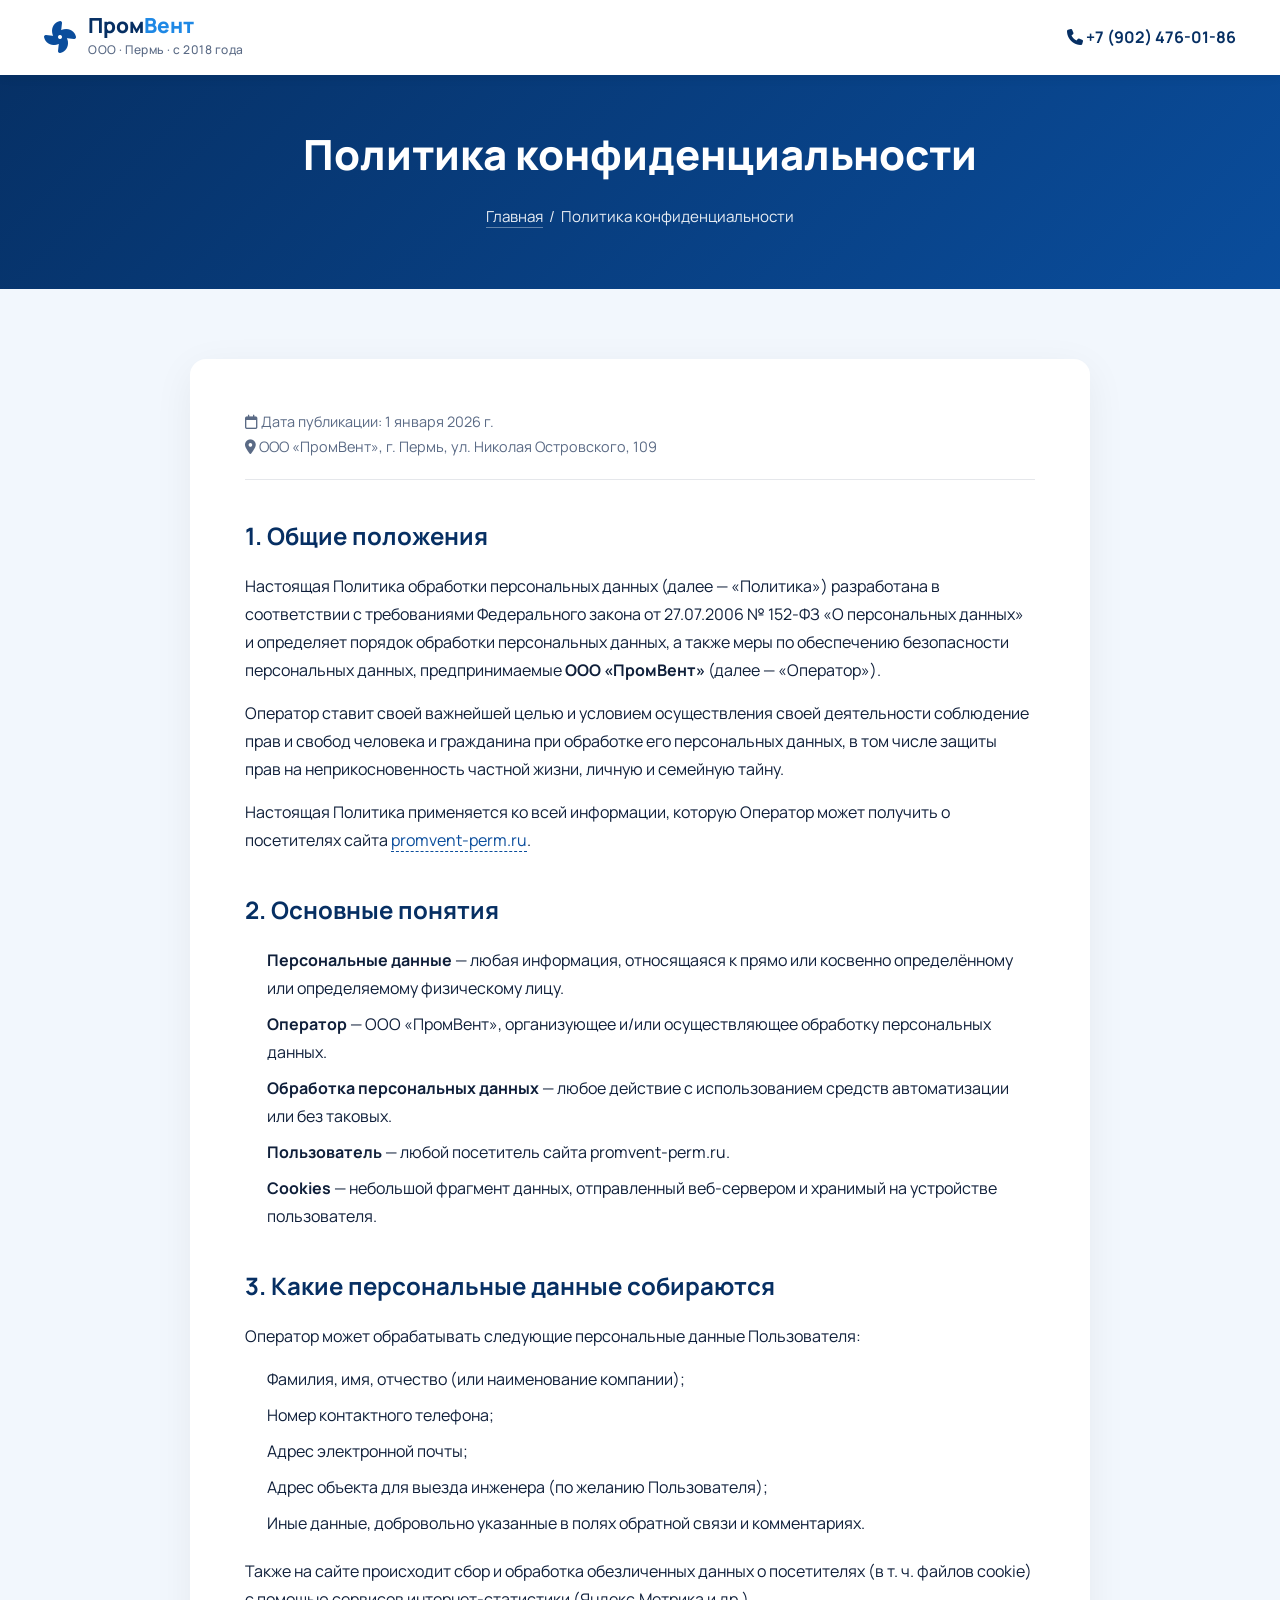
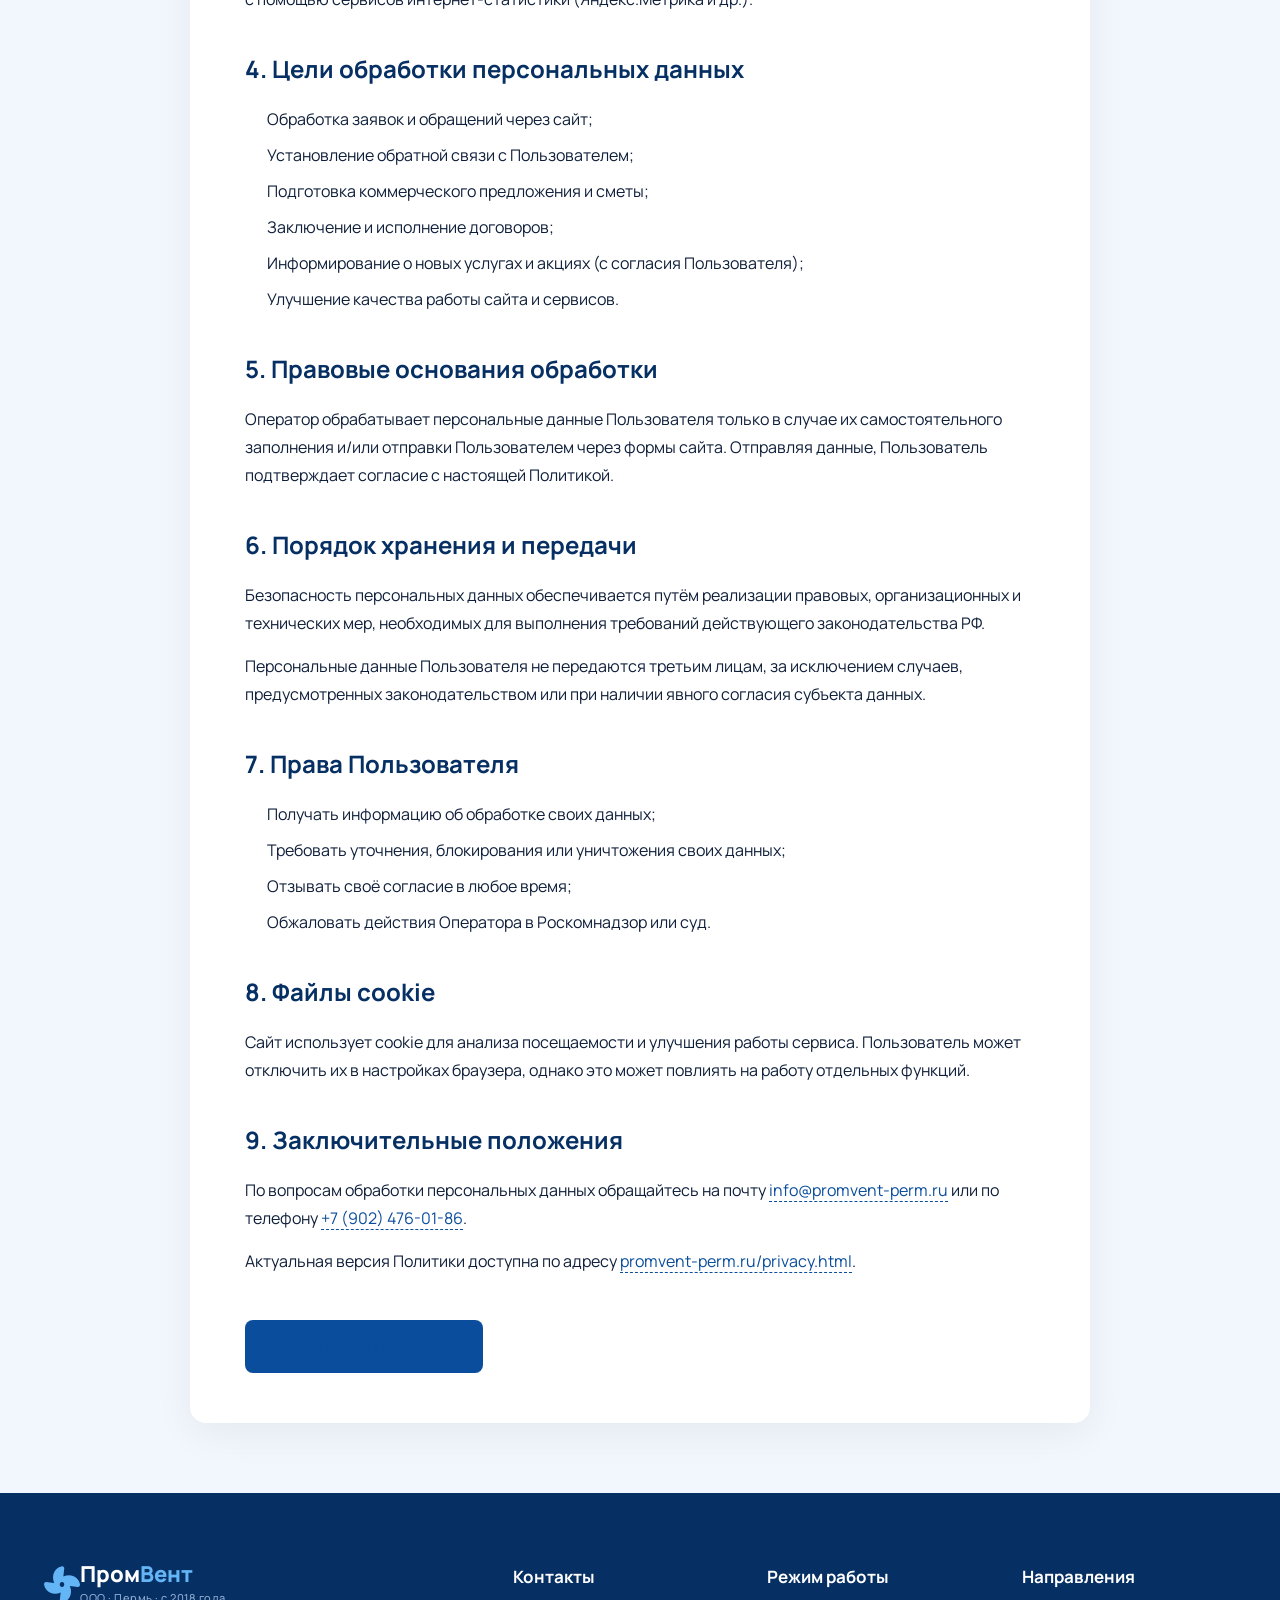
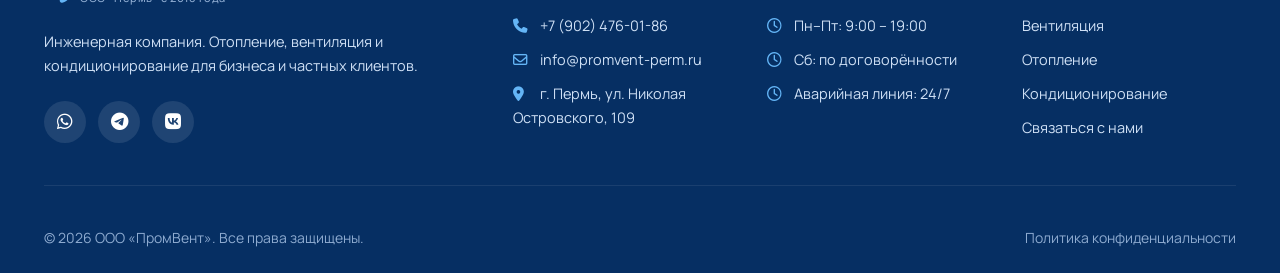
==== commit 948a4ba2: "Update privacy.html" ====
--- a/privacy.html
+++ b/privacy.html
@@ -3,118 +3,53 @@
 <head>
 <meta charset="UTF-8">
 <meta name="viewport" content="width=device-width, initial-scale=1.0">
-<title>Политика конфиденциальности — КлиматПрофи Пермь</title>
-<meta name="description" content="Политика обработки персональных данных компании КлиматПрофи Пермь. Условия сбора, хранения и использования информации пользователей сайта.">
+<title>Политика конфиденциальности — ООО «ПромВент»</title>
+<meta name="description" content="Политика обработки персональных данных ООО «ПромВент». Условия сбора, хранения и использования информации пользователей сайта.">
 <meta name="robots" content="noindex, follow">
 
-<!-- Preconnect -->
 <link rel="preconnect" href="https://fonts.googleapis.com">
 <link rel="preconnect" href="https://fonts.gstatic.com" crossorigin>
 
-<!-- Шрифт -->
 <link href="https://fonts.googleapis.com/css2?family=Manrope:wght@400;500;600;700;800&display=swap" rel="stylesheet">
-
-<!-- Иконки -->
 <link rel="stylesheet" href="https://cdnjs.cloudflare.com/ajax/libs/font-awesome/6.5.1/css/all.min.css">
 
-<!-- Стили основного сайта -->
 <link rel="stylesheet" href="css/style.css">
 <link rel="stylesheet" href="css/responsive.css">
 
 <style>
-  /* Локальные стили только для страницы политики */
   .privacy-hero {
-    background: linear-gradient(135deg, #0a2540 0%, #1e3a8a 100%);
-    color: #fff;
-    padding: 120px 0 60px;
-    text-align: center;
-  }
-  .privacy-hero h1 {
-    font-size: 2.6rem;
-    margin: 0 0 15px;
-    font-weight: 800;
-  }
-  .privacy-hero .breadcrumbs {
-    font-size: 0.95rem;
-    opacity: 0.9;
-  }
-  .privacy-hero .breadcrumbs a {
-    color: #fff;
-    text-decoration: none;
-    border-bottom: 1px solid rgba(255,255,255,0.4);
-  }
-  .privacy-hero .breadcrumbs a:hover {
-    border-color: #fff;
-  }
-
-  .privacy-section {
-    padding: 70px 0;
-    background: #f8fafc;
-  }
+    background: linear-gradient(135deg, #062f63 0%, #0a4d9c 100%);
+    color: #fff; padding: 120px 0 60px; text-align: center;
+  }
+  .privacy-hero h1 { font-size: 2.6rem; margin: 0 0 15px; font-weight: 800; }
+  .privacy-hero .breadcrumbs { font-size: 0.95rem; opacity: 0.9; }
+  .privacy-hero .breadcrumbs a { color: #fff; text-decoration: none; border-bottom: 1px solid rgba(255,255,255,0.4); }
+  .privacy-hero .breadcrumbs a:hover { border-color: #fff; }
+
+  .privacy-section { padding: 70px 0; background: #f2f7fd; }
   .privacy-content {
-    max-width: 900px;
-    margin: 0 auto;
-    background: #fff;
-    padding: 50px 55px;
-    border-radius: 16px;
-    box-shadow: 0 10px 40px rgba(0,0,0,0.06);
-    font-family: 'Manrope', sans-serif;
-    color: #2c3e50;
-    line-height: 1.75;
+    max-width: 900px; margin: 0 auto;
+    background: #fff; padding: 50px 55px;
+    border-radius: 16px; box-shadow: 0 10px 40px rgba(0,0,0,0.06);
+    font-family: 'Manrope', sans-serif; color: #0f1f3a; line-height: 1.75;
   }
   .privacy-content .meta {
-    color: #6b7280;
-    font-size: 0.9rem;
-    margin-bottom: 30px;
-    padding-bottom: 20px;
-    border-bottom: 1px solid #e5e7eb;
-  }
-  .privacy-content h2 {
-    color: #0a2540;
-    font-size: 1.5rem;
-    margin: 35px 0 15px;
-    font-weight: 700;
-  }
-  .privacy-content h3 {
-    color: #1e3a8a;
-    font-size: 1.15rem;
-    margin: 25px 0 10px;
-    font-weight: 600;
-  }
-  .privacy-content p {
-    margin: 0 0 15px;
-  }
-  .privacy-content ul {
-    margin: 0 0 20px;
-    padding-left: 22px;
-  }
-  .privacy-content ul li {
-    margin-bottom: 8px;
-  }
-  .privacy-content a {
-    color: #1e3a8a;
-    text-decoration: none;
-    border-bottom: 1px dashed #1e3a8a;
-  }
-  .privacy-content a:hover {
-    border-bottom-style: solid;
-  }
+    color: #5a6a85; font-size: 0.9rem; margin-bottom: 30px;
+    padding-bottom: 20px; border-bottom: 1px solid #e5e7eb;
+  }
+  .privacy-content h2 { color: #062f63; font-size: 1.5rem; margin: 35px 0 15px; font-weight: 700; }
+  .privacy-content h3 { color: #0a4d9c; font-size: 1.15rem; margin: 25px 0 10px; font-weight: 600; }
+  .privacy-content p { margin: 0 0 15px; }
+  .privacy-content ul { margin: 0 0 20px; padding-left: 22px; }
+  .privacy-content ul li { margin-bottom: 8px; }
+  .privacy-content a { color: #0a4d9c; text-decoration: none; border-bottom: 1px dashed #0a4d9c; }
+  .privacy-content a:hover { border-bottom-style: solid; }
   .privacy-back {
-    display: inline-flex;
-    align-items: center;
-    gap: 8px;
-    margin-top: 30px;
-    padding: 12px 24px;
-    background: #1e3a8a;
-    color: #fff;
-    border-radius: 8px;
-    text-decoration: none;
-    transition: background 0.2s;
-  }
-  .privacy-back:hover {
-    background: #0a2540;
-    color: #fff;
-  }
+    display: inline-flex; align-items: center; gap: 8px; margin-top: 30px;
+    padding: 12px 24px; background: #0a4d9c; color: #fff;
+    border-radius: 8px; text-decoration: none; transition: background 0.2s;
+  }
+  .privacy-back:hover { background: #062f63; color: #fff; }
 
   @media (max-width: 768px) {
     .privacy-hero { padding: 90px 0 40px; }
@@ -126,25 +61,23 @@
 </head>
 <body>
 
-<!-- Header (упрощённый, ведёт на главную) -->
 <header id="header" style="position: fixed; top: 0; left: 0; right: 0; background: #fff; box-shadow: 0 2px 10px rgba(0,0,0,0.08); z-index: 100;">
   <div class="container">
     <div class="header-inner" style="display: flex; justify-content: space-between; align-items: center; padding: 15px 0;">
       <a href="index.html" class="logo" style="display: flex; align-items: center; gap: 12px; text-decoration: none;">
-        <i class="fa-solid fa-snowflake logo-icon" style="font-size: 2rem; color: #1e3a8a;"></i>
+        <i class="fa-solid fa-fan logo-icon" style="font-size: 2rem; color: #0a4d9c;"></i>
         <div>
-          <div class="logo-text" style="font-weight: 800; font-size: 1.3rem; color: #0a2540;">Климат<span style="color:#1e3a8a;">Профи</span></div>
-          <div class="logo-sub" style="font-size: 0.75rem; color: #6b7280;">Пермь · с 2014 года</div>
+          <div class="logo-text" style="font-weight: 800; font-size: 1.3rem; color: #062f63;">Пром<span style="color:#1e88e5;">Вент</span></div>
+          <div class="logo-sub" style="font-size: 0.75rem; color: #5a6a85;">ООО · Пермь · с 2018 года</div>
         </div>
       </a>
-      <a href="tel:+79024760186" style="color:#0a2540; font-weight:700; text-decoration:none;">
+      <a href="tel:+79024760186" style="color:#062f63; font-weight:700; text-decoration:none;">
         <i class="fa-solid fa-phone"></i> +7 (902) 476-01-86
       </a>
     </div>
   </div>
 </header>
 
-<!-- Hero -->
 <section class="privacy-hero">
   <div class="container">
     <h1>Политика конфиденциальности</h1>
@@ -154,75 +87,70 @@
   </div>
 </section>
 
-<!-- Содержание -->
 <section class="privacy-section">
   <div class="container">
     <div class="privacy-content">
       <div class="meta">
         <i class="fa-regular fa-calendar"></i> Дата публикации: 1 января 2026 г.<br>
-        <i class="fa-solid fa-location-dot"></i> г. Пермь, ул. Николая Островского, 109
+        <i class="fa-solid fa-location-dot"></i> ООО «ПромВент», г. Пермь, ул. Николая Островского, 109
       </div>
 
       <h2>1. Общие положения</h2>
-      <p>Настоящая Политика обработки персональных данных (далее — «Политика») разработана в соответствии с требованиями Федерального закона от 27.07.2006 № 152-ФЗ «О персональных данных» и определяет порядок обработки персональных данных, а также меры по обеспечению безопасности персональных данных, предпринимаемые компанией <strong>«КлиматПрофи Пермь»</strong> (далее — «Оператор»).</p>
+      <p>Настоящая Политика обработки персональных данных (далее — «Политика») разработана в соответствии с требованиями Федерального закона от 27.07.2006 № 152-ФЗ «О персональных данных» и определяет порядок обработки персональных данных, а также меры по обеспечению безопасности персональных данных, предпринимаемые <strong>ООО «ПромВент»</strong> (далее — «Оператор»).</p>
       <p>Оператор ставит своей важнейшей целью и условием осуществления своей деятельности соблюдение прав и свобод человека и гражданина при обработке его персональных данных, в том числе защиты прав на неприкосновенность частной жизни, личную и семейную тайну.</p>
-      <p>Настоящая Политика применяется ко всей информации, которую Оператор может получить о посетителях сайта <a href="index.html">klimat-profi-perm.ru</a>.</p>
-
-      <h2>2. Основные понятия, используемые в Политике</h2>
-      <ul>
-        <li><strong>Персональные данные</strong> — любая информация, относящаяся к прямо или косвенно определённому или определяемому физическому лицу (субъекту персональных данных).</li>
-        <li><strong>Оператор</strong> — «КлиматПрофи Пермь», самостоятельно или совместно с другими лицами организующее обработку персональных данных.</li>
-        <li><strong>Обработка персональных данных</strong> — любое действие (операция) или совокупность действий, совершаемых с использованием средств автоматизации или без таковых.</li>
-        <li><strong>Пользователь</strong> — любой посетитель сайта klimat-profi-perm.ru.</li>
-        <li><strong>Cookies</strong> — небольшой фрагмент данных, отправленный веб-сервером и хранимый на компьютере пользователя.</li>
+      <p>Настоящая Политика применяется ко всей информации, которую Оператор может получить о посетителях сайта <a href="index.html">promvent-perm.ru</a>.</p>
+
+      <h2>2. Основные понятия</h2>
+      <ul>
+        <li><strong>Персональные данные</strong> — любая информация, относящаяся к прямо или косвенно определённому или определяемому физическому лицу.</li>
+        <li><strong>Оператор</strong> — ООО «ПромВент», организующее и/или осуществляющее обработку персональных данных.</li>
+        <li><strong>Обработка персональных данных</strong> — любое действие с использованием средств автоматизации или без таковых.</li>
+        <li><strong>Пользователь</strong> — любой посетитель сайта promvent-perm.ru.</li>
+        <li><strong>Cookies</strong> — небольшой фрагмент данных, отправленный веб-сервером и хранимый на устройстве пользователя.</li>
       </ul>
 
       <h2>3. Какие персональные данные собираются</h2>
       <p>Оператор может обрабатывать следующие персональные данные Пользователя:</p>
       <ul>
-        <li>Фамилия, имя, отчество;</li>
+        <li>Фамилия, имя, отчество (или наименование компании);</li>
         <li>Номер контактного телефона;</li>
         <li>Адрес электронной почты;</li>
-        <li>Адрес объекта для оказания услуг (по желанию Пользователя);</li>
-        <li>Иные данные, которые Пользователь добровольно указывает в полях обратной связи или комментариях к заявкам.</li>
-      </ul>
-      <p>Также на сайте происходит сбор и обработка обезличенных данных о посетителях (в т. ч. файлов cookie) с помощью сервисов интернет-статистики (Яндекс.Метрика, Google Analytics и др.).</p>
+        <li>Адрес объекта для выезда инженера (по желанию Пользователя);</li>
+        <li>Иные данные, добровольно указанные в полях обратной связи и комментариях.</li>
+      </ul>
+      <p>Также на сайте происходит сбор и обработка обезличенных данных о посетителях (в т. ч. файлов cookie) с помощью сервисов интернет-статистики (Яндекс.Метрика и др.).</p>
 
       <h2>4. Цели обработки персональных данных</h2>
-      <p>Персональные данные Пользователя обрабатываются Оператором в следующих целях:</p>
-      <ul>
-        <li>Обработка заявок и обращений, поступивших через сайт;</li>
-        <li>Установление обратной связи с Пользователем (звонок, email, мессенджеры);</li>
-        <li>Подготовка коммерческого предложения и расчёта стоимости работ;</li>
-        <li>Заключение, исполнение и расторжение договоров оказания услуг;</li>
-        <li>Информирование о новых услугах, акциях и специальных предложениях (с согласия Пользователя);</li>
+      <ul>
+        <li>Обработка заявок и обращений через сайт;</li>
+        <li>Установление обратной связи с Пользователем;</li>
+        <li>Подготовка коммерческого предложения и сметы;</li>
+        <li>Заключение и исполнение договоров;</li>
+        <li>Информирование о новых услугах и акциях (с согласия Пользователя);</li>
         <li>Улучшение качества работы сайта и сервисов.</li>
       </ul>
 
-      <h2>5. Правовые основания обработки персональных данных</h2>
-      <p>Оператор обрабатывает персональные данные Пользователя только в случае их заполнения и/или отправки Пользователем самостоятельно через специальные формы, расположенные на сайте. Заполняя соответствующие формы и/или отправляя свои персональные данные Оператору, Пользователь выражает своё согласие с данной Политикой.</p>
-
-      <h2>6. Порядок сбора, хранения, передачи и других видов обработки</h2>
-      <p>Безопасность персональных данных, которые обрабатываются Оператором, обеспечивается путём реализации правовых, организационных и технических мер, необходимых для выполнения в полном объёме требований действующего законодательства РФ в области защиты персональных данных.</p>
-      <p>Оператор обеспечивает сохранность персональных данных и принимает все возможные меры, исключающие доступ к персональным данным неуполномоченных лиц.</p>
-      <p>Персональные данные Пользователя никогда, ни при каких условиях не будут переданы третьим лицам, за исключением случаев, связанных с исполнением действующего законодательства либо в случае, если субъектом персональных данных дано согласие Оператору на передачу данных третьему лицу.</p>
+      <h2>5. Правовые основания обработки</h2>
+      <p>Оператор обрабатывает персональные данные Пользователя только в случае их самостоятельного заполнения и/или отправки Пользователем через формы сайта. Отправляя данные, Пользователь подтверждает согласие с настоящей Политикой.</p>
+
+      <h2>6. Порядок хранения и передачи</h2>
+      <p>Безопасность персональных данных обеспечивается путём реализации правовых, организационных и технических мер, необходимых для выполнения требований действующего законодательства РФ.</p>
+      <p>Персональные данные Пользователя не передаются третьим лицам, за исключением случаев, предусмотренных законодательством или при наличии явного согласия субъекта данных.</p>
 
       <h2>7. Права Пользователя</h2>
-      <p>Пользователь имеет право:</p>
-      <ul>
-        <li>Получать информацию, касающуюся обработки его персональных данных;</li>
-        <li>Требовать уточнения, блокирования или уничтожения своих персональных данных, если они являются неполными, устаревшими, неточными или незаконно полученными;</li>
-        <li>Отзывать своё согласие на обработку персональных данных в любое время;</li>
-        <li>Обжаловать действия или бездействие Оператора в уполномоченный орган по защите прав субъектов персональных данных (Роскомнадзор) или в судебном порядке.</li>
-      </ul>
-
-      <h2>8. Использование файлов cookie</h2>
-      <p>Сайт использует файлы cookie для улучшения работы сервиса, анализа посещаемости и персонализации контента. Пользователь может в любой момент отключить сохранение cookie в настройках своего браузера, однако это может повлиять на работу некоторых функций сайта.</p>
+      <ul>
+        <li>Получать информацию об обработке своих данных;</li>
+        <li>Требовать уточнения, блокирования или уничтожения своих данных;</li>
+        <li>Отзывать своё согласие в любое время;</li>
+        <li>Обжаловать действия Оператора в Роскомнадзор или суд.</li>
+      </ul>
+
+      <h2>8. Файлы cookie</h2>
+      <p>Сайт использует cookie для анализа посещаемости и улучшения работы сервиса. Пользователь может отключить их в настройках браузера, однако это может повлиять на работу отдельных функций.</p>
 
       <h2>9. Заключительные положения</h2>
-      <p>Пользователь может получить любые разъяснения по интересующим вопросам, касающимся обработки его персональных данных, обратившись к Оператору с помощью электронной почты <a href="mailto:klimatprofiperm@gmail.com">klimatprofiperm@gmail.com</a> или по телефону <a href="tel:+79024760186">+7 (902) 476-01-86</a>.</p>
-      <p>В данном документе будут отражены любые изменения политики обработки персональных данных Оператором. Политика действует бессрочно до замены её новой версией.</p>
-      <p>Актуальная версия Политики в свободном доступе расположена в сети Интернет по адресу <a href="privacy.html">klimat-profi-perm.ru/privacy.html</a>.</p>
+      <p>По вопросам обработки персональных данных обращайтесь на почту <a href="mailto:info@promvent-perm.ru">info@promvent-perm.ru</a> или по телефону <a href="tel:+79024760186">+7 (902) 476-01-86</a>.</p>
+      <p>Актуальная версия Политики доступна по адресу <a href="privacy.html">promvent-perm.ru/privacy.html</a>.</p>
 
       <a href="index.html" class="privacy-back">
         <i class="fa-solid fa-arrow-left"></i> Вернуться на главную
@@ -231,47 +159,46 @@
   </div>
 </section>
 
-<!-- Footer -->
 <footer id="contacts">
   <div class="container">
     <div class="footer-grid">
       <div class="footer-col">
         <div class="logo footer-logo">
-          <i class="fa-solid fa-snowflake logo-icon"></i>
+          <i class="fa-solid fa-fan logo-icon"></i>
           <div>
-            <div class="logo-text">Климат<span>Профи</span></div>
-            <div class="logo-sub">Пермь · с 2014 года</div>
+            <div class="logo-text">Пром<span>Вент</span></div>
+            <div class="logo-sub">ООО · Пермь · с 2018 года</div>
           </div>
         </div>
-        <p>Профессиональная продажа и монтаж кондиционеров в Перми и Пермском крае.</p>
+        <p>Инженерная компания. Отопление, вентиляция и кондиционирование для бизнеса и частных клиентов.</p>
         <div class="socials">
           <a href="https://wa.me/79024760186" aria-label="WhatsApp"><i class="fa-brands fa-whatsapp"></i></a>
-          <a href="https://t.me/tepaaaaaaaa" aria-label="Telegram"><i class="fa-brands fa-telegram"></i></a>
+          <a href="https://t.me/promvent_perm" aria-label="Telegram"><i class="fa-brands fa-telegram"></i></a>
           <a href="#" aria-label="VK"><i class="fa-brands fa-vk"></i></a>
         </div>
       </div>
       <div class="footer-col">
         <h4>Контакты</h4>
         <a href="tel:+79024760186"><i class="fa-solid fa-phone"></i> +7 (902) 476-01-86</a>
-        <a href="mailto:klimatprofiperm@gmail.com"><i class="fa-regular fa-envelope"></i> klimatprofiperm@gmail.com</a>
+        <a href="mailto:info@promvent-perm.ru"><i class="fa-regular fa-envelope"></i> info@promvent-perm.ru</a>
         <p><i class="fa-solid fa-location-dot"></i> г. Пермь, ул. Николая Островского, 109</p>
       </div>
       <div class="footer-col">
         <h4>Режим работы</h4>
-        <p><i class="fa-regular fa-clock"></i> Пн–Пт: 9:00 – 20:00</p>
-        <p><i class="fa-regular fa-clock"></i> Сб: 10:00 – 18:00</p>
-        <p><i class="fa-regular fa-clock"></i> Вс: по заявкам</p>
-      </div>
-      <div class="footer-col">
-        <h4>Услуги</h4>
-        <a href="index.html#services">Монтаж кондиционеров</a>
-        <a href="index.html#services">Обслуживание и ремонт</a>
-        <a href="index.html#prices">Цены</a>
+        <p><i class="fa-regular fa-clock"></i> Пн–Пт: 9:00 – 19:00</p>
+        <p><i class="fa-regular fa-clock"></i> Сб: по договорённости</p>
+        <p><i class="fa-regular fa-clock"></i> Аварийная линия: 24/7</p>
+      </div>
+      <div class="footer-col">
+        <h4>Направления</h4>
+        <a href="index.html#services">Вентиляция</a>
+        <a href="index.html#services">Отопление</a>
+        <a href="index.html#ac">Кондиционирование</a>
         <a href="index.html#form">Связаться с нами</a>
       </div>
     </div>
     <div class="footer-bottom">
-      <span>© 2026 КлиматПрофи Пермь. Все права защищены.</span>
+      <span>© 2026 ООО «ПромВент». Все права защищены.</span>
       <a href="privacy.html">Политика конфиденциальности</a>
     </div>
   </div>
--- a/css/style.css
+++ b/css/style.css
@@ -680,3 +680,14 @@
   transition: var(--transition);
 }
 .modal-close:hover { background: var(--bg-soft); color: var(--accent); }
+.badge-hit{
+  display:inline-block;
+  background:#ff6b35;color:#fff;
+  font-size:11px;
+  font-weight:700;
+  padding:2px 8px;
+  border-radius:10px;
+  margin-left:6px;
+  vertical-align:middle
+}
+
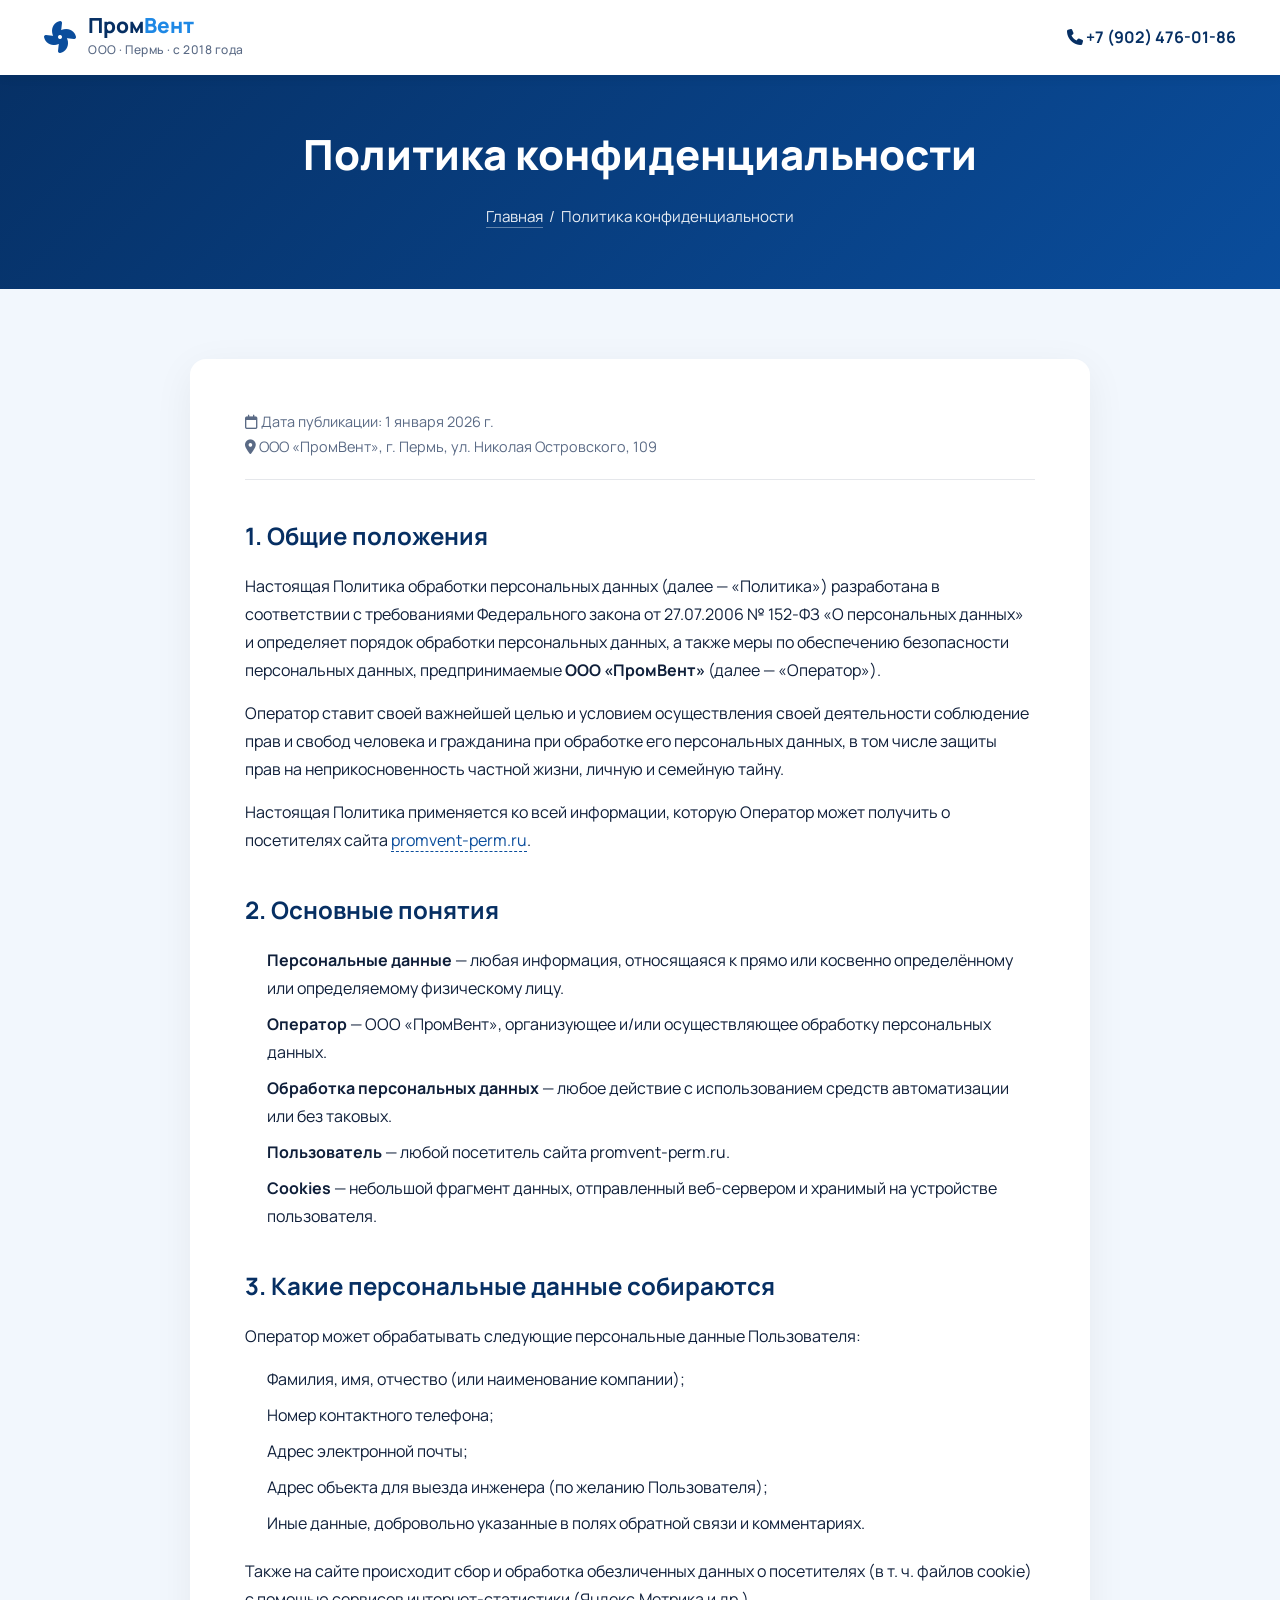
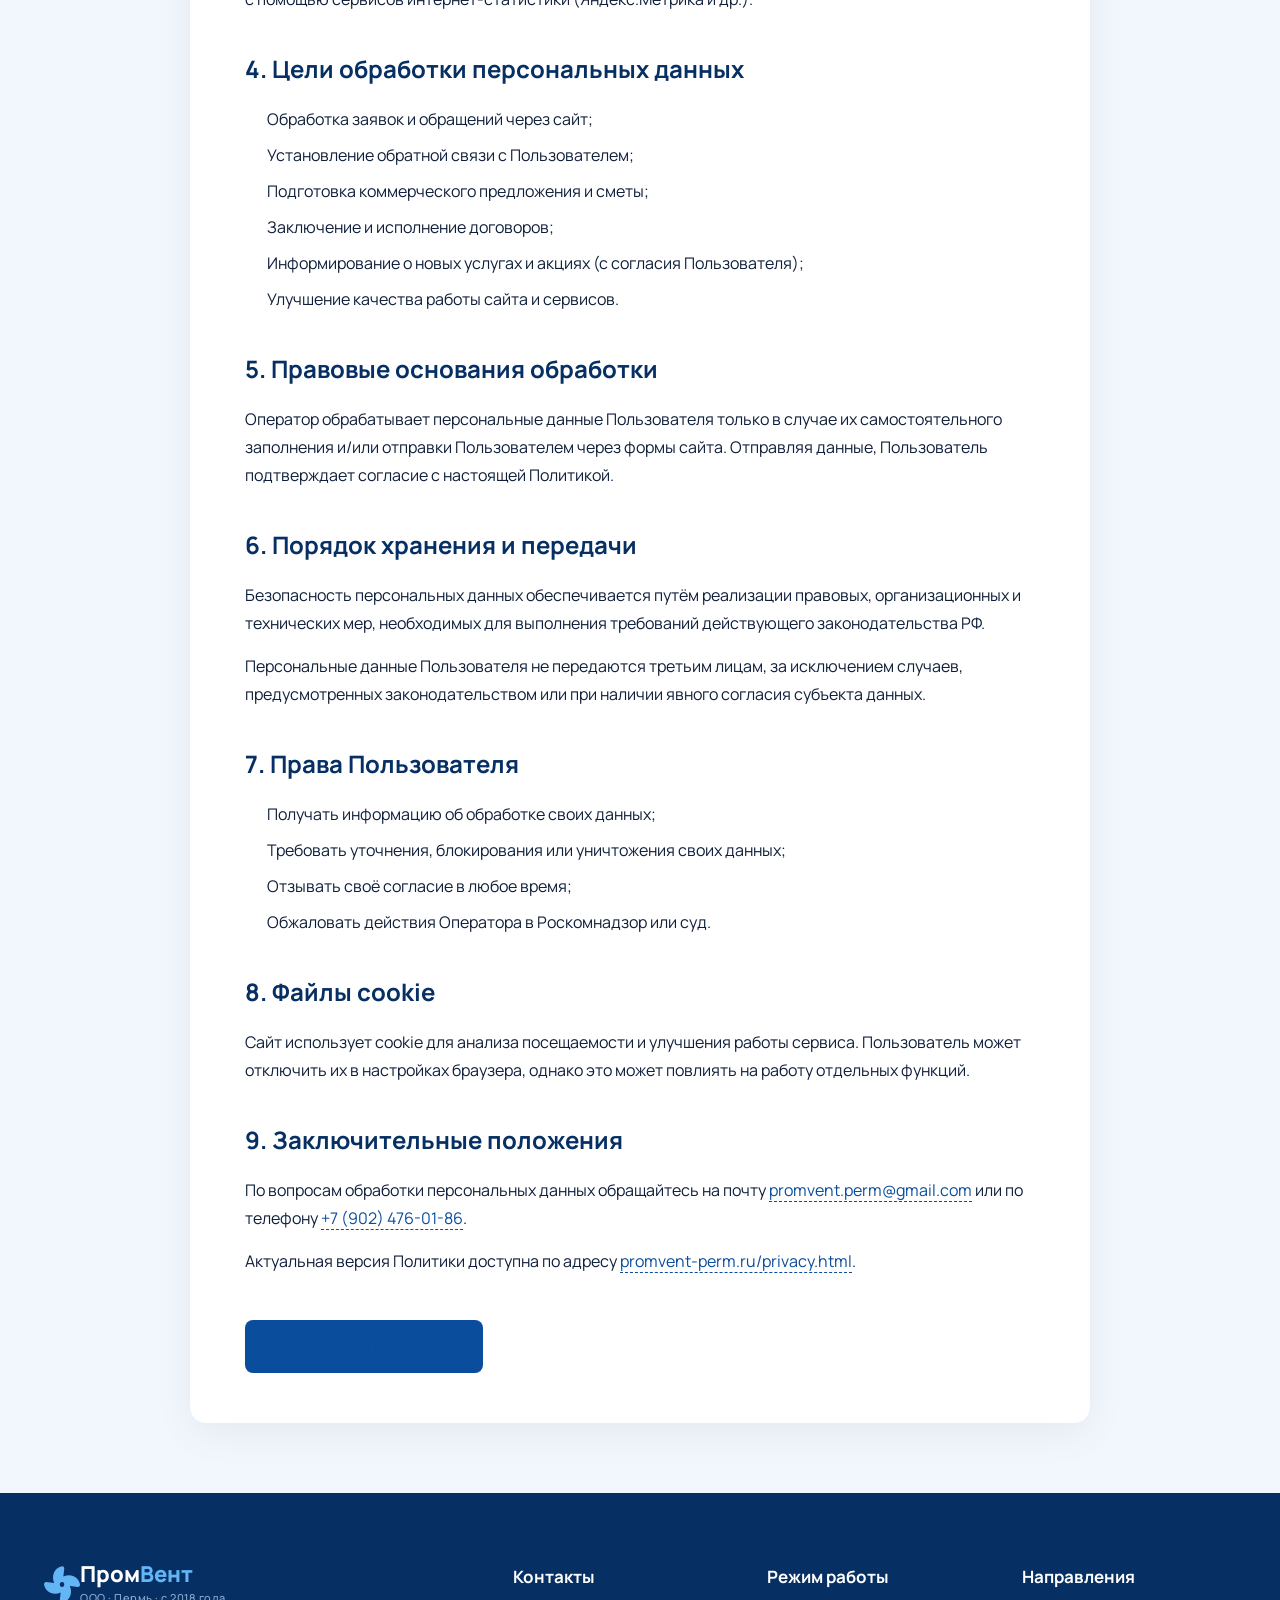
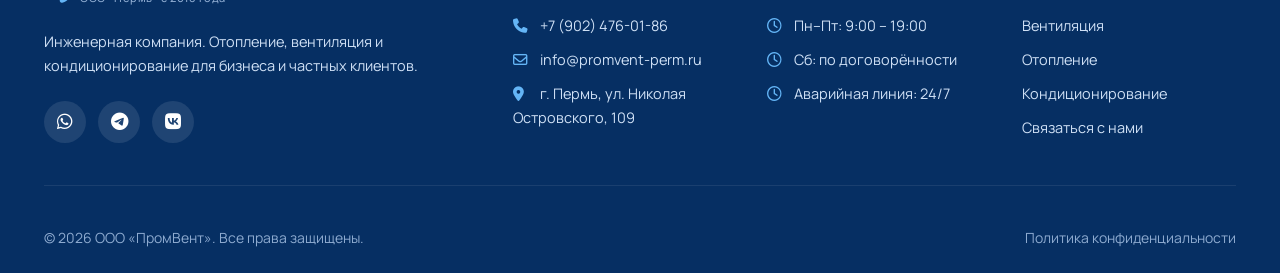
==== commit ed49031c: "Update privacy.html" ====
--- a/privacy.html
+++ b/privacy.html
@@ -149,7 +149,7 @@
       <p>Сайт использует cookie для анализа посещаемости и улучшения работы сервиса. Пользователь может отключить их в настройках браузера, однако это может повлиять на работу отдельных функций.</p>
 
       <h2>9. Заключительные положения</h2>
-      <p>По вопросам обработки персональных данных обращайтесь на почту <a href="mailto:info@promvent-perm.ru">info@promvent-perm.ru</a> или по телефону <a href="tel:+79024760186">+7 (902) 476-01-86</a>.</p>
+      <p>По вопросам обработки персональных данных обращайтесь на почту <a href="mailto:promvent.perm@gmail.com">promvent.perm@gmail.com</a> или по телефону <a href="tel:+79024760186">+7 (902) 476-01-86</a>.</p>
       <p>Актуальная версия Политики доступна по адресу <a href="privacy.html">promvent-perm.ru/privacy.html</a>.</p>
 
       <a href="index.html" class="privacy-back">
--- a/css/style.css
+++ b/css/style.css
@@ -690,4 +690,92 @@
   margin-left:6px;
   vertical-align:middle
 }
-
+/* ============== DIRECTIONS (три направления) ============== */
+.directions { padding: 100px 0; background: #fff; }
+.dir-grid {
+  display: grid; grid-template-columns: repeat(3, 1fr); gap: 28px;
+}
+.dir-card {
+  background: #fff; padding: 40px 32px; border-radius: var(--radius-lg);
+  border: 2px solid var(--border); transition: var(--transition);
+  position: relative; overflow: hidden;
+}
+.dir-card:hover {
+  transform: translateY(-8px); box-shadow: var(--shadow-lg);
+  border-color: var(--accent);
+}
+.dir-card.highlight {
+  background: var(--gradient); color: #fff;
+  border-color: transparent;
+  box-shadow: 0 20px 50px rgba(10, 77, 156, 0.25);
+}
+.dir-card.highlight h3,
+.dir-card.highlight p { color: #fff; }
+.dir-card.highlight ul li { color: rgba(255,255,255,0.92); }
+.dir-card.highlight ul li::before {
+  background: rgba(255,255,255,0.25); color: #fff;
+}
+.dir-icon {
+  width: 72px; height: 72px; border-radius: 18px;
+  background: var(--gradient-accent); color: #fff;
+  display: flex; align-items: center; justify-content: center;
+  font-size: 30px; margin-bottom: 22px;
+  box-shadow: 0 10px 24px rgba(30,136,229,0.4);
+}
+.dir-card.highlight .dir-icon {
+  background: rgba(255,255,255,0.2); backdrop-filter: blur(10px);
+}
+.dir-tag {
+  display: inline-block; background: rgba(30,136,229,0.12);
+  color: var(--accent); padding: 5px 14px; border-radius: 50px;
+  font-size: 12px; font-weight: 700; text-transform: uppercase;
+  letter-spacing: 0.5px; margin-bottom: 14px;
+}
+.dir-tag.new {
+  background: #ff6b35; color: #fff;
+}
+.dir-card.highlight .dir-tag.new {
+  background: #ff6b35; color: #fff;
+}
+.dir-card h3 {
+  color: var(--primary-dark); font-size: 26px; margin-bottom: 14px;
+  font-weight: 800;
+}
+.dir-card > p {
+  color: var(--text-light); font-size: 15px; margin-bottom: 22px;
+}
+.dir-card ul { display: flex; flex-direction: column; gap: 8px; }
+.dir-card ul li {
+  padding: 8px 0 8px 30px; position: relative;
+  font-size: 14.5px; color: var(--text);
+}
+.dir-card ul li::before {
+  content: "✓"; position: absolute; left: 0; top: 8px;
+  width: 20px; height: 20px; border-radius: 50%;
+  background: rgba(30,136,229,0.12); color: var(--accent);
+  display: flex; align-items: center; justify-content: center;
+  font-size: 11px; font-weight: 800;
+}
+
+/* ============== NEW TAG (для секций) ============== */
+.new-tag {
+  background: #ff6b35 !important;
+  color: #fff !important;
+}
+
+/* Секция кондиционеров */
+.ac-highlight { background: var(--bg-soft); }
+
+/* Сервисный тег "Новое" */
+.service-tag.new {
+  background: linear-gradient(135deg, #ff6b35 0%, #ff8c42 100%);
+  box-shadow: 0 6px 14px rgba(255, 107, 53, 0.45);
+}
+
+/* Steps: вариант на 6 шагов */
+.steps-6 {
+  grid-template-columns: repeat(6, 1fr) !important;
+}
+.steps-6::before {
+  left: 8% !important; right: 8% !important;
+}
--- a/css/responsive.css
+++ b/css/responsive.css
@@ -84,3 +84,18 @@
   .logo-icon { font-size: 28px; }
   .logo-sub { display: none; }
 }
+
+/* ============== DIRECTIONS + STEPS-6 адаптив ============== */
+@media (max-width: 1024px) {
+  .dir-grid { grid-template-columns: 1fr; max-width: 600px; margin: 0 auto; }
+  .steps-6 { grid-template-columns: repeat(3, 1fr) !important; }
+  .steps-6::before { display: none; }
+}
+@media (max-width: 768px) {
+  .steps-6 { grid-template-columns: repeat(2, 1fr) !important; }
+  .dir-card { padding: 32px 24px; }
+  .dir-card h3 { font-size: 22px; }
+}
+@media (max-width: 480px) {
+  .steps-6 { grid-template-columns: 1fr !important; }
+}
